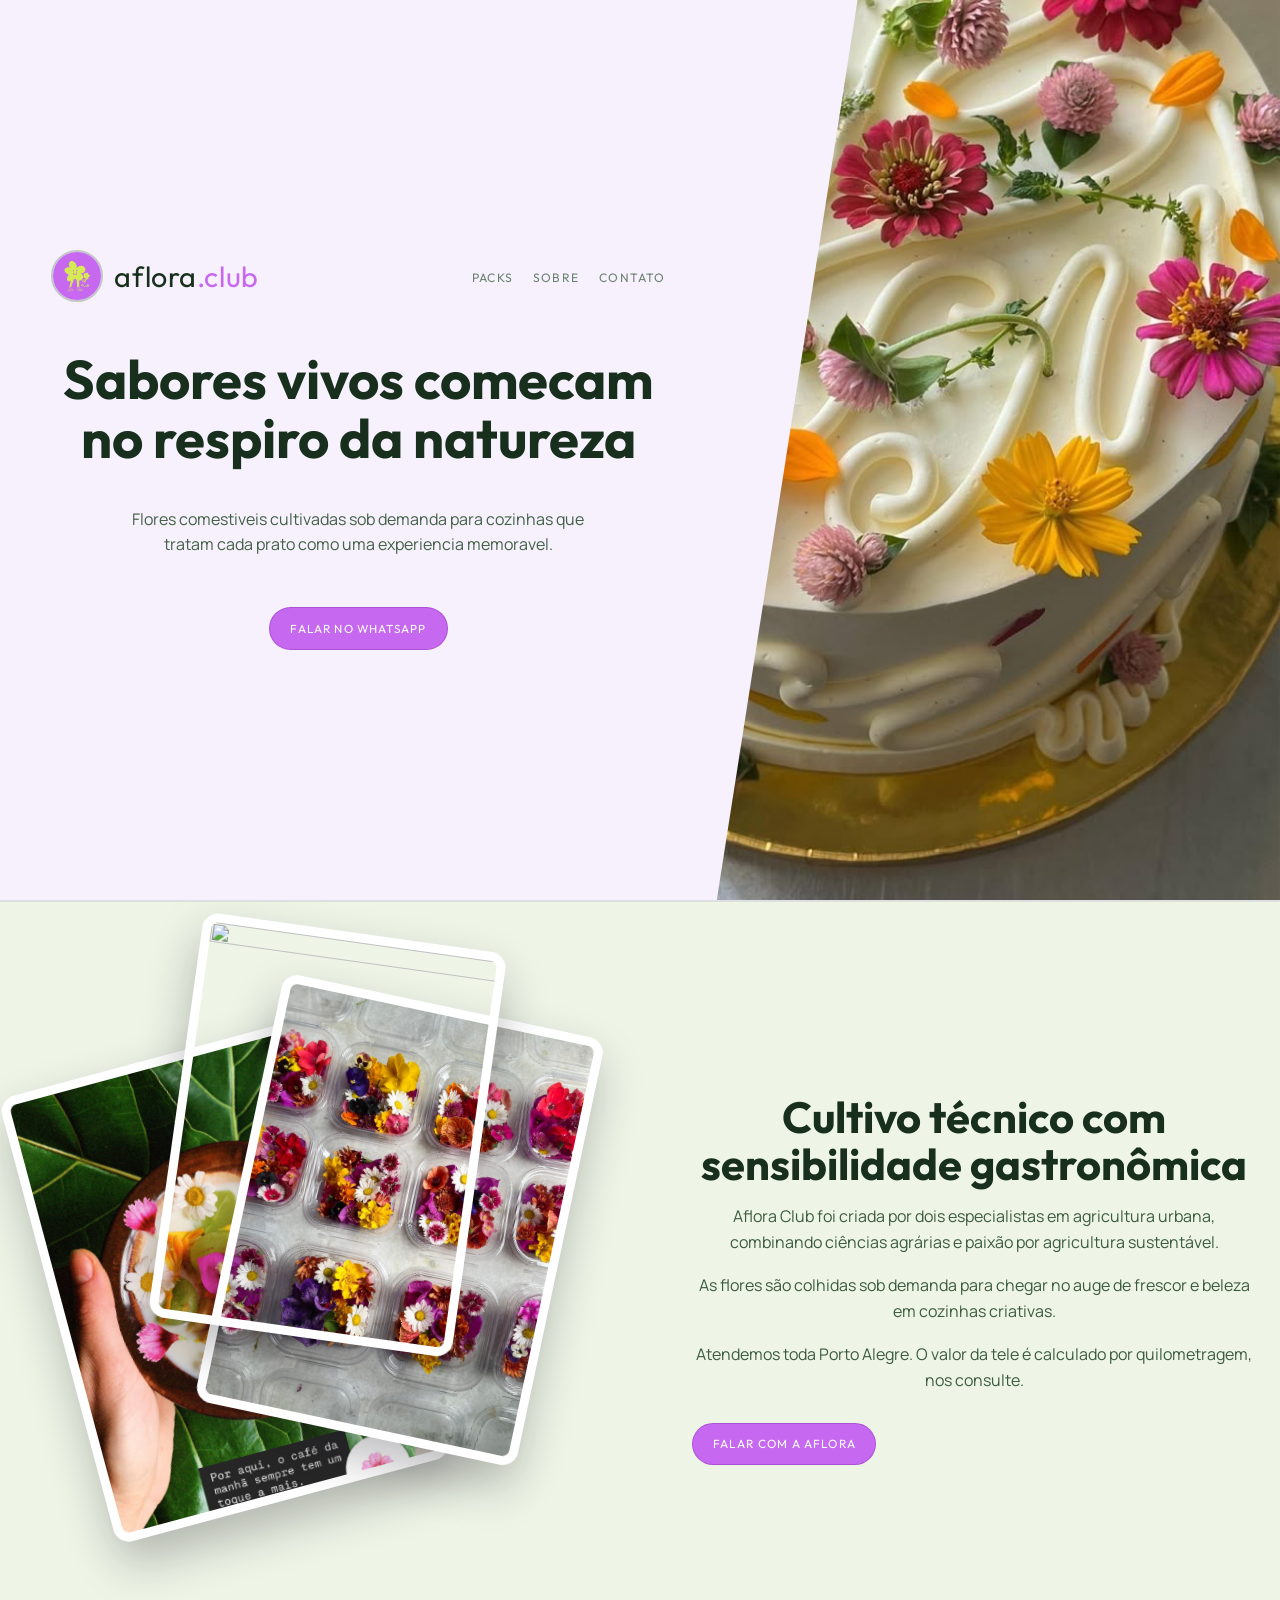
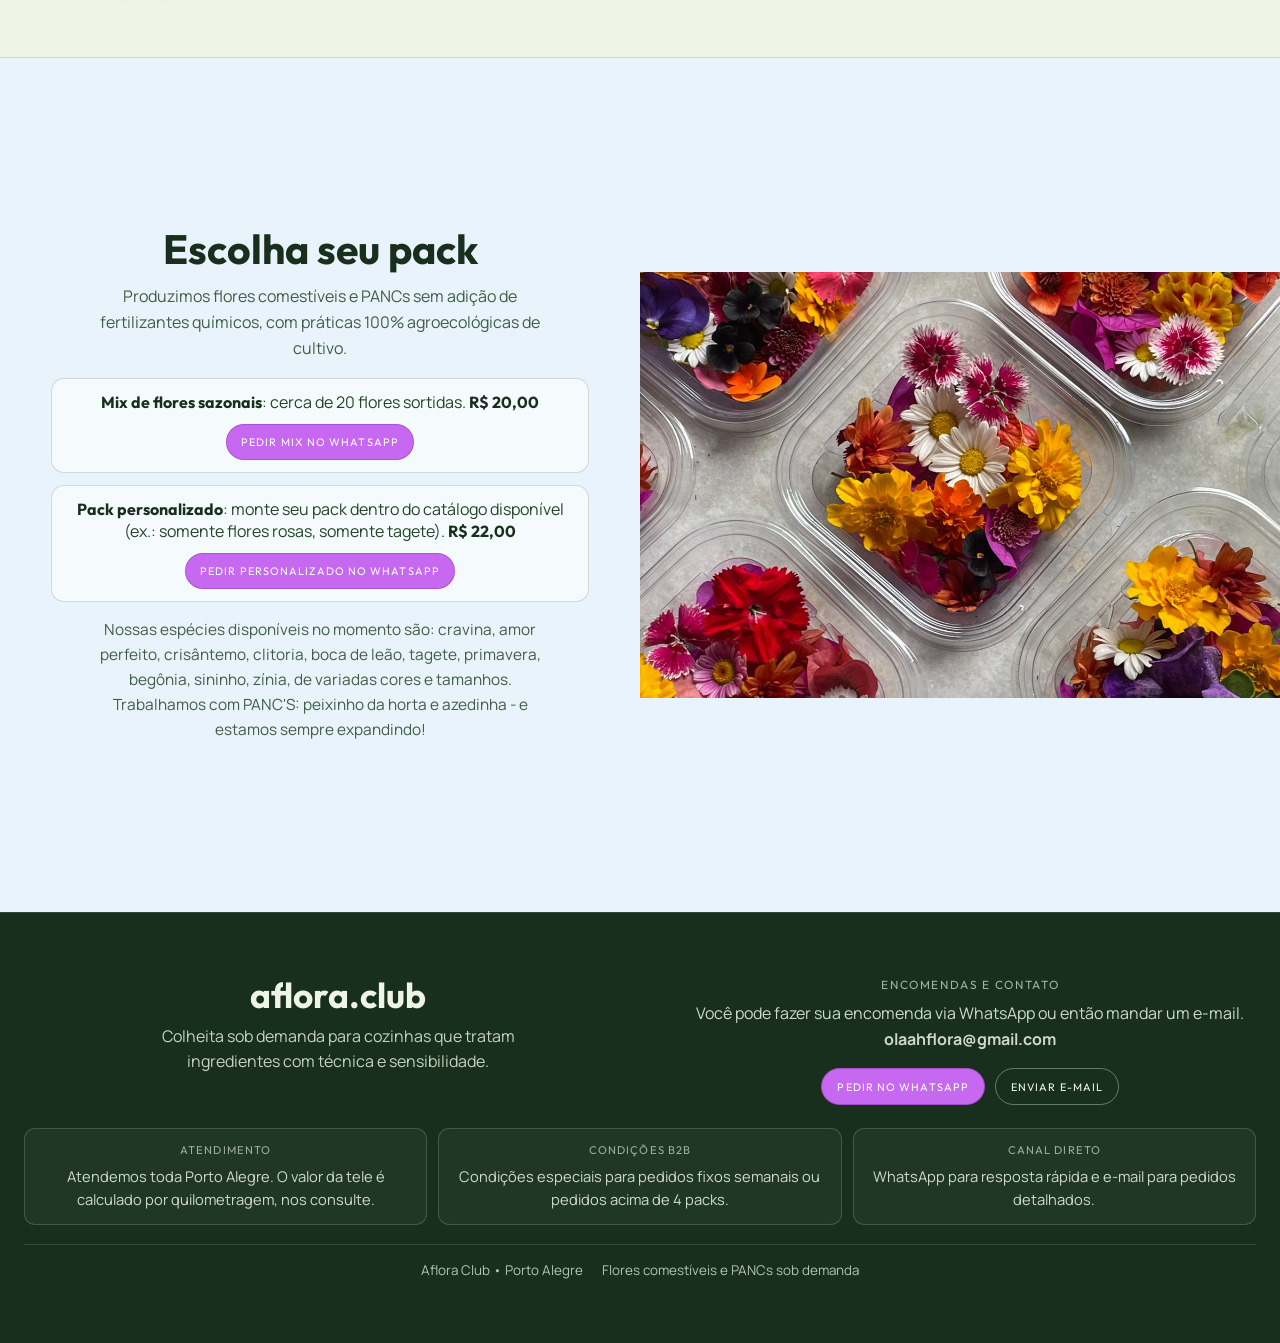
==== index-v11.html @ 07eb08bc "correções" ====
<!doctype html>
<html lang="pt-BR">
  <head>
    <meta charset="UTF-8" />
    <meta name="viewport" content="width=device-width, initial-scale=1.0" />
    <title>Aflora Club | V11</title>
    <meta name="description" content="Aflora Club: flores comestiveis para restaurantes, cafes e hoteis." />
    <link rel="stylesheet" href="design-tokens-aflora.css" />
    <link rel="preconnect" href="https://fonts.googleapis.com" />
    <link rel="preconnect" href="https://fonts.gstatic.com" crossorigin />
    <link href="https://fonts.googleapis.com/css2?family=Outfit:wght@300;400;500;600&family=Manrope:wght@400;500;600&display=swap" rel="stylesheet" />
    <style>
      * { box-sizing: border-box; margin: 0; padding: 0; }
      body { font-family: var(--font-body); background: #eef5e7; color: #234527; overflow-x: hidden; }
      a { color: inherit; text-decoration: none; }

      .hero-v11 { min-height: 100dvh; display: flex; flex-direction: column; background: #f6f1fc; border-bottom: 1px solid rgba(80, 56, 109, 0.12); }
      @media (min-width: 900px) { .hero-v11 { flex-direction: row; } }
      .hero-v11__content { width: 100%; min-height: 100dvh; padding: clamp(1.8rem, 4vw, 4rem); display: flex; flex-direction: column; justify-content: center; gap: 1rem; text-align: center; align-items: center; }
      @media (min-width: 900px) { .hero-v11__content { width: 56%; } }
      .hero-v11__top { display: flex; align-items: center; justify-content: space-between; margin-bottom: 2rem; width: 100%; }
      .hero-v11__brand { display: inline-flex; align-items: center; gap: 0.7rem; }
      .hero-v11__brand img { width: 52px; height: 52px; border-radius: 50%; object-fit: cover; border: 2px solid rgba(35, 69, 39, 0.24); }
      .hero-v11__brand-name { font-family: var(--font-display); font-size: 1.8rem; letter-spacing: 0.02em; color: #182f1d; text-transform: lowercase; }
      .hero-v11__brand-club { color: #c768f1; }
      .hero-v11__nav ul { list-style: none; display: flex; gap: 1.25rem; }
      .hero-v11__nav a { font-family: var(--font-display); text-transform: uppercase; font-size: 0.76rem; letter-spacing: 0.1em; color: rgba(35, 69, 39, 0.65); }

      .hero-v11__title { font-family: var(--font-display); font-size: clamp(2rem, 4.5vw, 3.4rem); line-height: 1.08; color: #182f1d; max-width: 18ch; text-align: center; }
      .hero-v11__lede { margin-top: 1.45rem; max-width: 46ch; line-height: 1.6; color: rgba(35, 69, 39, 0.85); text-align: center; }
      .hero-v11__actions { margin-top: 2.1rem; }
      .hero-v11__btn { display: inline-flex; align-items: center; justify-content: center; padding: 0.8rem 1.3rem; border-radius: 999px; background: #c768f1; color: #fff; border: 1px solid rgba(120, 40, 160, 0.35); font-family: var(--font-display); text-transform: uppercase; font-size: 0.73rem; letter-spacing: 0.1em; }

      .hero-v11__visual { width: 100%; min-height: min(52dvh, 420px); position: relative; overflow: hidden; animation: heroV11ClipOut 1.1s cubic-bezier(0.08, 0.82, 0.17, 1) forwards; }
      @media (min-width: 900px) { .hero-v11__visual { width: 44%; min-height: 100dvh; } }
      .hero-v11__carousel, .hero-v11__slide { position: absolute; inset: 0; }
      .hero-v11__slide { opacity: 0; transition: opacity 0.8s ease; }
      .hero-v11__slide.is-active { opacity: 1; }
      .hero-v11__slide img { width: 100%; height: 100%; object-fit: cover; }
      @keyframes heroV11ClipOut { from { clip-path: polygon(100% 0%, 100% 0%, 100% 100%, 100% 100%); } to { clip-path: polygon(25% 0%, 100% 0%, 100% 100%, 0% 100%); } }
      .hero-v11-reveal { opacity: 0; transform: translate3d(0, 16px, 0); animation: reveal 0.55s cubic-bezier(0.16, 1, 0.3, 1) forwards; }
      .delay-1 { animation-delay: 0.2s; } .delay-2 { animation-delay: 0.4s; } .delay-3 { animation-delay: 0.55s; }
      @keyframes reveal { to { opacity: 1; transform: none; } }
      @media (max-width: 899px) {
        .hero-v11__content {
          min-height: auto;
          padding: 1.4rem 1.2rem 1.8rem;
          gap: 1.25rem;
        }
        .hero-v11__top {
          flex-direction: column;
          justify-content: flex-start;
          gap: 1rem;
          margin-bottom: 1.5rem;
        }
        .hero-v11__nav ul {
          gap: 1rem;
          justify-content: center;
        }
        .hero-v11__title,
        .hero-v11__lede {
          text-align: center;
          margin-left: auto;
          margin-right: auto;
        }
        .hero-v11__actions {
          display: flex;
          justify-content: center;
          margin-top: 1.7rem;
        }
        .hero-v11__visual {
          min-height: min(34dvh, 300px);
          animation: none;
          clip-path: none;
        }
      }

      .about-section { background: #eef5e7; color: #234527; border-top: 1px solid rgba(35, 69, 39, 0.1); overflow: hidden; }
      .about-wrap { width: min(1320px, calc(100% - 3rem)); margin: 0 auto; padding: clamp(3.5rem, 8vw, 6rem) 0; display: grid; grid-template-columns: 1.05fr 1fr; gap: clamp(2rem, 6vw, 5rem); align-items: center; }
      @media (max-width: 980px) { .about-wrap { grid-template-columns: 1fr; } }
      .about-media { position: relative; min-height: clamp(360px, 44vw, 620px); }
      .about-photo { position: absolute; border-radius: 1rem; border: 9px solid #fff; box-shadow: 0 22px 45px rgba(25, 22, 31, 0.28); object-fit: cover; }
      .about-photo--one { width: clamp(200px, 28vw, 346px); aspect-ratio: 3 / 4; left: 6%; bottom: 4%; transform: rotate(-15deg) translate3d(0, var(--parallax-y, 0px), 0); }
      .about-photo--two { width: clamp(186px, 25vw, 306px); aspect-ratio: 3 / 4; left: 24%; top: -1%; z-index: 2; transform: rotate(8deg) translate3d(0, var(--parallax-y, 0px), 0); }
      .about-photo--three { width: clamp(191px, 27vw, 328px); aspect-ratio: 3 / 4; right: 12%; bottom: 6%; transform: rotate(12deg) translate3d(0, var(--parallax-y, 0px), 0); }
      .about-title { font-family: var(--font-display); font-size: clamp(1.8rem, 3.4vw, 3rem); line-height: 1.06; color: #182f1d; text-align: center; }
      .about-text { margin-top: 1rem; line-height: 1.66; color: rgba(35, 69, 39, 0.88); text-align: center; }
      .about-cta { margin: 1.8rem auto 0; display: inline-flex; padding: 0.78rem 1.2rem; border-radius: 999px; background: #c768f1; color: #fff; border: 1px solid rgba(120, 40, 160, 0.35); font-family: var(--font-display); text-transform: uppercase; font-size: 0.74rem; letter-spacing: 0.1em; }

      .packs-split { background: #e9f3fb; border-top: 1px solid rgba(50, 88, 122, 0.18); }
      .packs-split__grid { display: grid; grid-template-columns: 1fr 1fr; min-height: min(72vh, 640px); }
      @media (max-width: 980px) { .packs-split__grid { grid-template-columns: 1fr; } .packs-split__media { order: -1; min-height: min(26vw, 210px); height: auto; } }
      .packs-split__copy { padding: clamp(2.2rem, 5vw, 4.2rem) clamp(1.5rem, 4vw, 3.5rem); display: flex; flex-direction: column; justify-content: center; background: #e9f3fb; align-items: center; text-align: center; }
      .packs-split__title { font-family: var(--font-display); font-size: clamp(1.65rem, 3.2vw, 2.65rem); line-height: 1.08; color: #182f1d; text-align: center; }
      .packs-split__sub { margin-top: 0.8rem; color: rgba(35, 69, 39, 0.86); line-height: 1.62; max-width: 48ch; text-align: center; }
      .packs-split__price { margin-top: 1rem; font-family: var(--font-display); font-size: 1.35rem; color: #182f1d; }
      .packs-split__options { margin-top: 1rem; display: grid; gap: 0.75rem; width: 100%; }
      .packs-split__option { padding: 0.75rem 0.9rem; border: 1px solid rgba(35, 69, 39, 0.18); border-radius: 0.8rem; background: rgba(255, 255, 255, 0.55); text-align: center; }
      .packs-split__option strong { font-family: var(--font-display); color: #182f1d; }
      .packs-split__option .pack-card__cta { margin-top: 0.7rem; }
      .packs-split__species { margin-top: 1rem; color: rgba(35, 69, 39, 0.86); line-height: 1.62; max-width: 52ch; font-size: 0.96rem; text-align: center; }
      .pack-card__cta { margin-top: 0.9rem; display: inline-flex; align-items: center; justify-content: center; padding: 0.62rem 0.9rem; border-radius: 999px; border: 1px solid rgba(120, 40, 160, 0.35); background: #c768f1; color: #fff; text-transform: uppercase; font-family: var(--font-display); font-size: 0.68rem; letter-spacing: 0.1em; }
      .packs-split__media { position: relative; overflow: hidden; background: #dcecf8; align-self: center; height: 50%; min-height: min(36vh, 320px); }
      .packs-split__media img { width: 100%; height: 100%; object-fit: cover; display: block; }

      .site-footer { background: #182f1d; color: #eef5e7; border-top: 1px solid rgba(255, 255, 255, 0.12); }
      .footer-wrap { width: min(1320px, calc(100% - 3rem)); margin: 0 auto; padding: clamp(2.6rem, 6vw, 4rem) 0; }
      .footer-top { display: grid; grid-template-columns: 1.1fr 1fr; gap: 1.5rem 2rem; align-items: start; text-align: center; }
      .footer-brand { font-family: var(--font-display); font-size: clamp(1.55rem, 3vw, 2.2rem); line-height: 1.05; text-align: center; }
      .footer-tagline { margin: 0.65rem auto 0; color: rgba(238, 245, 231, 0.82); line-height: 1.6; max-width: 44ch; text-align: center; }
      .footer-contact__title { font-family: var(--font-display); font-size: 0.74rem; letter-spacing: 0.14em; text-transform: uppercase; color: rgba(238, 245, 231, 0.66); text-align: center; }
      .footer-contact__text { margin-top: 0.6rem; color: rgba(238, 245, 231, 0.86); line-height: 1.6; text-align: center; }
      .footer-actions { margin-top: 1rem; display: flex; flex-wrap: wrap; gap: 0.6rem; justify-content: center; }
      .footer-btn { display: inline-flex; align-items: center; justify-content: center; border: 1px solid rgba(255, 255, 255, 0.35); border-radius: 999px; padding: 0.66rem 0.95rem; font-family: var(--font-display); font-size: 0.68rem; letter-spacing: 0.1em; text-transform: uppercase; color: #eef5e7; }
      .footer-btn--primary { background: #c768f1; border-color: rgba(120, 40, 160, 0.45); color: #fff; }
      .footer-cards { margin-top: 1.4rem; display: grid; grid-template-columns: repeat(3, minmax(0, 1fr)); gap: 0.7rem; }
      .footer-card { border: 1px solid rgba(255, 255, 255, 0.16); background: rgba(255, 255, 255, 0.04); padding: 0.9rem; border-radius: 0.7rem; }
      .footer-card__label { font-family: var(--font-display); font-size: 0.7rem; letter-spacing: 0.1em; text-transform: uppercase; color: rgba(238, 245, 231, 0.62); text-align: center; }
      .footer-card__text { margin-top: 0.5rem; color: rgba(238, 245, 231, 0.86); line-height: 1.52; font-size: 0.92rem; text-align: center; }
      .footer-bottom { margin-top: 1.2rem; padding-top: 1rem; border-top: 1px solid rgba(255, 255, 255, 0.14); display: flex; justify-content: center; flex-wrap: wrap; gap: 0.5rem 1.2rem; color: rgba(238, 245, 231, 0.74); font-size: 0.84rem; text-align: center; }
      @media (max-width: 980px) { .footer-top { grid-template-columns: 1fr; } .footer-cards { grid-template-columns: 1fr; } }

      @media (prefers-reduced-motion: reduce) {
        .hero-v11__visual, .hero-v11-reveal { animation: none; }
        .hero-v11__slide { transition: none; }
        .about-photo--one, .about-photo--two, .about-photo--three { --parallax-y: 0px !important; }
      }
    </style>
  </head>
  <body>
    <section class="hero-v11">
      <div class="hero-v11__content">
        <div class="hero-v11__top hero-v11-reveal delay-1">
          <a class="hero-v11__brand" href="#" aria-label="aflora.club">
            <img src="images/logo.png" alt="Logo Aflora Club" />
            <span class="hero-v11__brand-name">aflora<span class="hero-v11__brand-club">.club</span></span>
          </a>
          <nav class="hero-v11__nav">
            <ul>
              <li><a href="#packs">Packs</a></li>
              <li><a href="#sobre">Sobre</a></li>
              <li><a href="#contato">Contato</a></li>
            </ul>
          </nav>
        </div>
        <h1 class="hero-v11__title hero-v11-reveal delay-2">Sabores vivos comecam no respiro da natureza</h1>
        <p class="hero-v11__lede hero-v11-reveal delay-3">Flores comestiveis cultivadas sob demanda para cozinhas que tratam cada prato como uma experiencia memoravel.</p>
        <div class="hero-v11__actions hero-v11-reveal delay-3">
          <a class="hero-v11__btn" href="https://wa.me/5551999999999" target="_blank" rel="noopener noreferrer">Falar no WhatsApp</a>
        </div>
      </div>
      <div class="hero-v11__visual" aria-label="Imagens em destaque">
        <div class="hero-v11__carousel">
          <div class="hero-v11__slide is-active"><img src="images/IMG_1902.JPG" alt="" /></div>
          <div class="hero-v11__slide"><img src="images/IMG_3764.JPG" alt="" loading="lazy" /></div>
          <div class="hero-v11__slide"><img src="images/d46895ec-c065-48d8-bbfb-e7603be9b8c2.jpg" alt="" loading="lazy" /></div>
        </div>
      </div>
    </section>

    <section class="about-section" id="sobre">
      <div class="about-wrap">
        <div class="about-media" aria-hidden="true">
          <img class="about-photo about-photo--one" src="images/4310562C-3BA9-4FB1-898F-8F01B6D6E369.jpg" alt="" loading="lazy" data-parallax="0.28" />
          <img class="about-photo about-photo--two" src="images/84BA5229-A515-4CAB-BAE3-8BA9A4F962D1_Original.JPG" alt="" loading="lazy" data-parallax="0.56" />
          <img class="about-photo about-photo--three" src="images/d46895ec-c065-48d8-bbfb-e7603be9b8c2.jpg" alt="" loading="lazy" data-parallax="0.82" />
        </div>
        <div>
          <h2 class="about-title">Cultivo técnico com sensibilidade gastronômica</h2>
          <p class="about-text">Aflora Club foi criada por dois especialistas em agricultura urbana, combinando ciências agrárias e paixão por agricultura sustentável.</p>
          <p class="about-text">As flores são colhidas sob demanda para chegar no auge de frescor e beleza em cozinhas criativas.</p>
          <p class="about-text">Atendemos toda Porto Alegre. O valor da tele é calculado por quilometragem, nos consulte.</p>
          <a class="about-cta" href="#contato">Falar com a Aflora</a>
        </div>
      </div>
    </section>

    <section class="packs-split" id="packs">
      <div class="packs-split__grid">
        <div class="packs-split__copy">
          <h2 class="packs-split__title">Escolha seu pack</h2>
          <p class="packs-split__sub">Produzimos flores comestíveis e PANCs sem adição de fertilizantes químicos, com práticas 100% agroecológicas de cultivo.</p>
          <div class="packs-split__options">
            <div class="packs-split__option">
              <p><strong>Mix de flores sazonais</strong>: cerca de 20 flores sortidas. <strong>R$ 20,00</strong></p>
              <a
                class="pack-card__cta"
                href="https://wa.me/5551999999999?text=Ol%C3%A1%21%20Tenho%20interesse%20no%20Mix%20de%20flores%20sazonais%20%28R%24%2020%2C00%29.%20Pode%20me%20passar%20disponibilidade%20e%20frete%3F"
                target="_blank"
                rel="noopener noreferrer"
              >Pedir Mix no WhatsApp</a>
            </div>
            <div class="packs-split__option">
              <p><strong>Pack personalizado</strong>: monte seu pack dentro do catálogo disponível (ex.: somente flores rosas, somente tagete). <strong>R$ 22,00</strong></p>
              <a
                class="pack-card__cta"
                href="https://wa.me/5551999999999?text=Ol%C3%A1%21%20Quero%20montar%20um%20Pack%20personalizado%20%28R%24%2022%2C00%29.%20Pode%20me%20ajudar%20com%20as%20esp%C3%A9cies%20dispon%C3%ADveis%3F"
                target="_blank"
                rel="noopener noreferrer"
              >Pedir Personalizado no WhatsApp</a>
            </div>
          </div>
          <p class="packs-split__species">Nossas espécies disponíveis no momento são: cravina, amor perfeito, crisântemo, clitoria, boca de leão, tagete, primavera, begônia, sininho, zínia, de variadas cores e tamanhos. Trabalhamos com PANC'S: peixinho da horta e azedinha - e estamos sempre expandindo!</p>
        </div>
        <div class="packs-split__media">
          <img src="images/7bcd7a21-1d4e-4213-ac83-ef181e9ee318.jpg" alt="Pack mix de flores sazonais Aflora Club" loading="lazy" />
        </div>
      </div>
    </section>

    <footer class="site-footer" id="contato">
      <div class="footer-wrap">
        <div class="footer-top">
          <div>
            <h2 class="footer-brand">aflora.club</h2>
            <p class="footer-tagline">Colheita sob demanda para cozinhas que tratam ingredientes com técnica e sensibilidade.</p>
          </div>
          <div class="footer-contact">
            <p class="footer-contact__title">Encomendas e contato</p>
            <p class="footer-contact__text">
              Você pode fazer sua encomenda via WhatsApp ou então mandar um e-mail.
              <br />
              <strong>olaahflora@gmail.com</strong>
            </p>
            <div class="footer-actions">
              <a class="footer-btn footer-btn--primary" href="https://wa.me/5551999999999?text=Ol%C3%A1%21%20Quero%20fazer%20uma%20encomenda%20com%20a%20Aflora%20Club." target="_blank" rel="noopener noreferrer">Pedir no WhatsApp</a>
              <a class="footer-btn" href="mailto:olaahflora@gmail.com">Enviar e-mail</a>
            </div>
          </div>
        </div>
        <div class="footer-cards">
          <article class="footer-card">
            <p class="footer-card__label">Atendimento</p>
            <p class="footer-card__text">Atendemos toda Porto Alegre. O valor da tele é calculado por quilometragem, nos consulte.</p>
          </article>
          <article class="footer-card">
            <p class="footer-card__label">Condições B2B</p>
            <p class="footer-card__text">Condições especiais para pedidos fixos semanais ou pedidos acima de 4 packs.</p>
          </article>
          <article class="footer-card">
            <p class="footer-card__label">Canal direto</p>
            <p class="footer-card__text">WhatsApp para resposta rápida e e-mail para pedidos detalhados.</p>
          </article>
        </div>
        <div class="footer-bottom">
          <p>Aflora Club • Porto Alegre</p>
          <p>Flores comestíveis e PANCs sob demanda</p>
        </div>
      </div>
    </footer>
    <script>
      (function () {
        var root = document.querySelector(".hero-v11__visual");
        if (!root) return;
        var slides = root.querySelectorAll(".hero-v11__slide");
        if (slides.length < 2) return;
        if (window.matchMedia("(prefers-reduced-motion: reduce)").matches) return;
        var i = 0;
        window.setInterval(function () {
          slides[i].classList.remove("is-active");
          i = (i + 1) % slides.length;
          slides[i].classList.add("is-active");
        }, 5000);
      })();

      (function () {
        var mq = window.matchMedia("(prefers-reduced-motion: reduce)");
        function allowed() { return !mq.matches && window.innerWidth >= 640; }
        function clamp(n, lo, hi) { return Math.max(lo, Math.min(hi, n)); }
        var about = document.querySelector(".about-section");
        var photos = about ? about.querySelectorAll(".about-photo[data-parallax]") : null;
        if (!about || !photos || !photos.length) return;
        var ticking = false;
        function tick() {
          ticking = false;
          if (!allowed()) {
            for (var i = 0; i < photos.length; i++) photos[i].style.setProperty("--parallax-y", "0px");
            return;
          }
          var vh = window.innerHeight;
          var rect = about.getBoundingClientRect();
          var denom = Math.max(vh + rect.height * 1.05, 1);
          var u = clamp((vh * 0.55 - rect.top) / denom, -1, 1);
          var base = u * 460;
          for (var j = 0; j < photos.length; j++) {
            var f = parseFloat(photos[j].getAttribute("data-parallax"));
            if (isNaN(f)) f = 0.35;
            photos[j].style.setProperty("--parallax-y", clamp(base * f, -190, 190) + "px");
          }
        }
        function requestTick() {
          if (!ticking) { ticking = true; requestAnimationFrame(tick); }
        }
        window.addEventListener("scroll", requestTick, { passive: true });
        window.addEventListener("resize", requestTick);
        if (mq.addEventListener) mq.addEventListener("change", requestTick);
        requestTick();
      })();
    </script>
  </body>
</html>
---- design-tokens-aflora.css ----
:root {
  /* Brand core */
  --aflora-lilas-600: #a66bea;
  --aflora-lilas-800: #6d35b3;
  --aflora-lima-500: #d7f05b;
  --aflora-pink-500: #f05fa8;
  --aflora-verde-500: #5c8f3a;

  /* Neutrals */
  --aflora-cream-50: #fffdf8;
  --aflora-cream-100: #f8f4eb;
  --aflora-gray-600: #6b6872;
  --aflora-ink-900: #19161f;
  --aflora-white: #ffffff;

  /* Semantic */
  --success-whatsapp: #25d366;
  --warning-harvest: #e6b94a;
  --error-stock: #c64a57;

  /* Typography */
  --font-display: "Outfit", "Segoe UI", sans-serif;
  --font-body: "Manrope", "Segoe UI", sans-serif;
  --fs-display: clamp(2.2rem, 4vw, 4.5rem);
  --fs-h1: clamp(1.8rem, 3vw, 3rem);
  --fs-h2: clamp(1.35rem, 2.2vw, 2.1rem);
  --fs-body: 1rem;
  --fs-small: 0.875rem;

  /* Spacing */
  --space-1: 4px;
  --space-2: 8px;
  --space-3: 12px;
  --space-4: 16px;
  --space-6: 24px;
  --space-8: 32px;
  --space-12: 48px;
  --space-16: 64px;

  /* Radius */
  --radius-sm: 10px;
  --radius-md: 16px;
  --radius-lg: 24px;
  --radius-pill: 999px;

  /* Elevation */
  --shadow-soft: 0 8px 24px rgba(25, 22, 31, 0.08);
  --shadow-float: 0 18px 40px rgba(109, 53, 179, 0.22);

  /* Gradients */
  --gradient-hero-aflora: linear-gradient(
    135deg,
    #6d35b3 0%,
    #a66bea 38%,
    #f05fa8 68%,
    #d7f05b 100%
  );
  --gradient-card-flora: linear-gradient(
    160deg,
    #fffdf8 0%,
    #f8f4eb 40%,
    #eaf7b8 100%
  );
  --gradient-overlay-photo: linear-gradient(
    180deg,
    rgba(25, 22, 31, 0.08) 0%,
    rgba(25, 22, 31, 0.58) 100%
  );

  /**
   * Hero index-v11: 10 variantes de fundo (somente texto claro / #eef5e7 como hoje).
   * Troca a ativa assim: numa linha só,
   *   --hero-v11-background: var(--hero-bg-08);
   */
  --hero-bg-01: linear-gradient(165deg, #152a18 0%, #1d3a1f 48%, #162f1a 100%);
  --hero-bg-02: linear-gradient(148deg, #12332c 0%, #174038 52%, #1a2f28 100%);
  --hero-bg-03: linear-gradient(172deg, #1c2718 0%, #263622 45%, #1e2a17 100%);
  --hero-bg-04: linear-gradient(158deg, #1a2420 0%, #27322c 55%, #1c2621 100%);
  --hero-bg-05: linear-gradient(138deg, #242018 0%, #2a2820 40%, #1e221c 100%);
  --hero-bg-06: radial-gradient(120% 100% at 12% 0%, #1e3224 0%, #152519 52%, #101c14 100%);
  --hero-bg-07: linear-gradient(168deg, #1a2628 0%, #253132 48%, #1a2226 100%);
  --hero-bg-08: linear-gradient(156deg, #18251c 8%, #324d38 50%, #152218 92%);
  --hero-bg-09: linear-gradient(165deg, #1f1f24 0%, #28242c 42%, #1a1e22 100%);
  --hero-bg-10: linear-gradient(
    160deg,
    #1e2f22 0%,
    rgba(92, 143, 58, 0.28) 45%,
    #162318 100%
  );

  --hero-v11-background: var(--hero-bg-08);

  /**
   * Secção Sobre (index-v11 #sobre): 10 variantes (texto creme atual).
   * Ativa via --about-section-background (troca NN em var(--about-bg-NN)).
   */
  --about-bg-01: linear-gradient(
    160deg,
    var(--aflora-lilas-800) 0%,
    var(--aflora-lilas-600) 55%,
    #9356d4 100%
  );
  --about-bg-02: linear-gradient(145deg, #483670 0%, #5f4888 46%, var(--aflora-lilas-600) 100%);
  --about-bg-03: linear-gradient(168deg, #0a565a 0%, #0d6f74 50%, #0a4f52 100%);
  --about-bg-04: linear-gradient(152deg, #39542e 0%, #486c3a 50%, var(--aflora-verde-500) 100%);
  --about-bg-05: linear-gradient(155deg, #5c3f56 0%, #755462 52%, #4d3f51 100%);
  --about-bg-06: linear-gradient(170deg, #2a3a52 0%, #3a5470 48%, #253344 100%);
  --about-bg-07: radial-gradient(115% 120% at 88% -5%, #6f4f68 0%, #4f3f58 52%, #352839 100%);
  --about-bg-08: linear-gradient(158deg, #493d72 0%, #624090 52%, var(--aflora-lilas-800) 100%);
  --about-bg-09: linear-gradient(162deg, #1a5a54 0%, #238074 52%, #185550 100%);
  --about-bg-10: linear-gradient(148deg, #39324c 0%, #483c62 52%, var(--aflora-lilas-800) 100%);

  --about-section-background: #ffffff;

  /**
   * Secção 3 (packs-split): fundo fixo claro (index-v11).
   */
  --packs3-bg-01: #0a5c61;
  --packs3-bg-02: #0d6f74;
  --packs3-bg-03: #0f5558;
  --packs3-bg-04: #13524c;
  --packs3-bg-05: #1e403c;
  --packs3-bg-06: #11696d;
  --packs3-bg-07: #184238;
  --packs3-bg-08: #2b6b60;
  --packs3-media-bg: #eef5e7;

  --packs3-section-background: #eef5e7;
  --packs3-copy-background: #eef5e7;
}
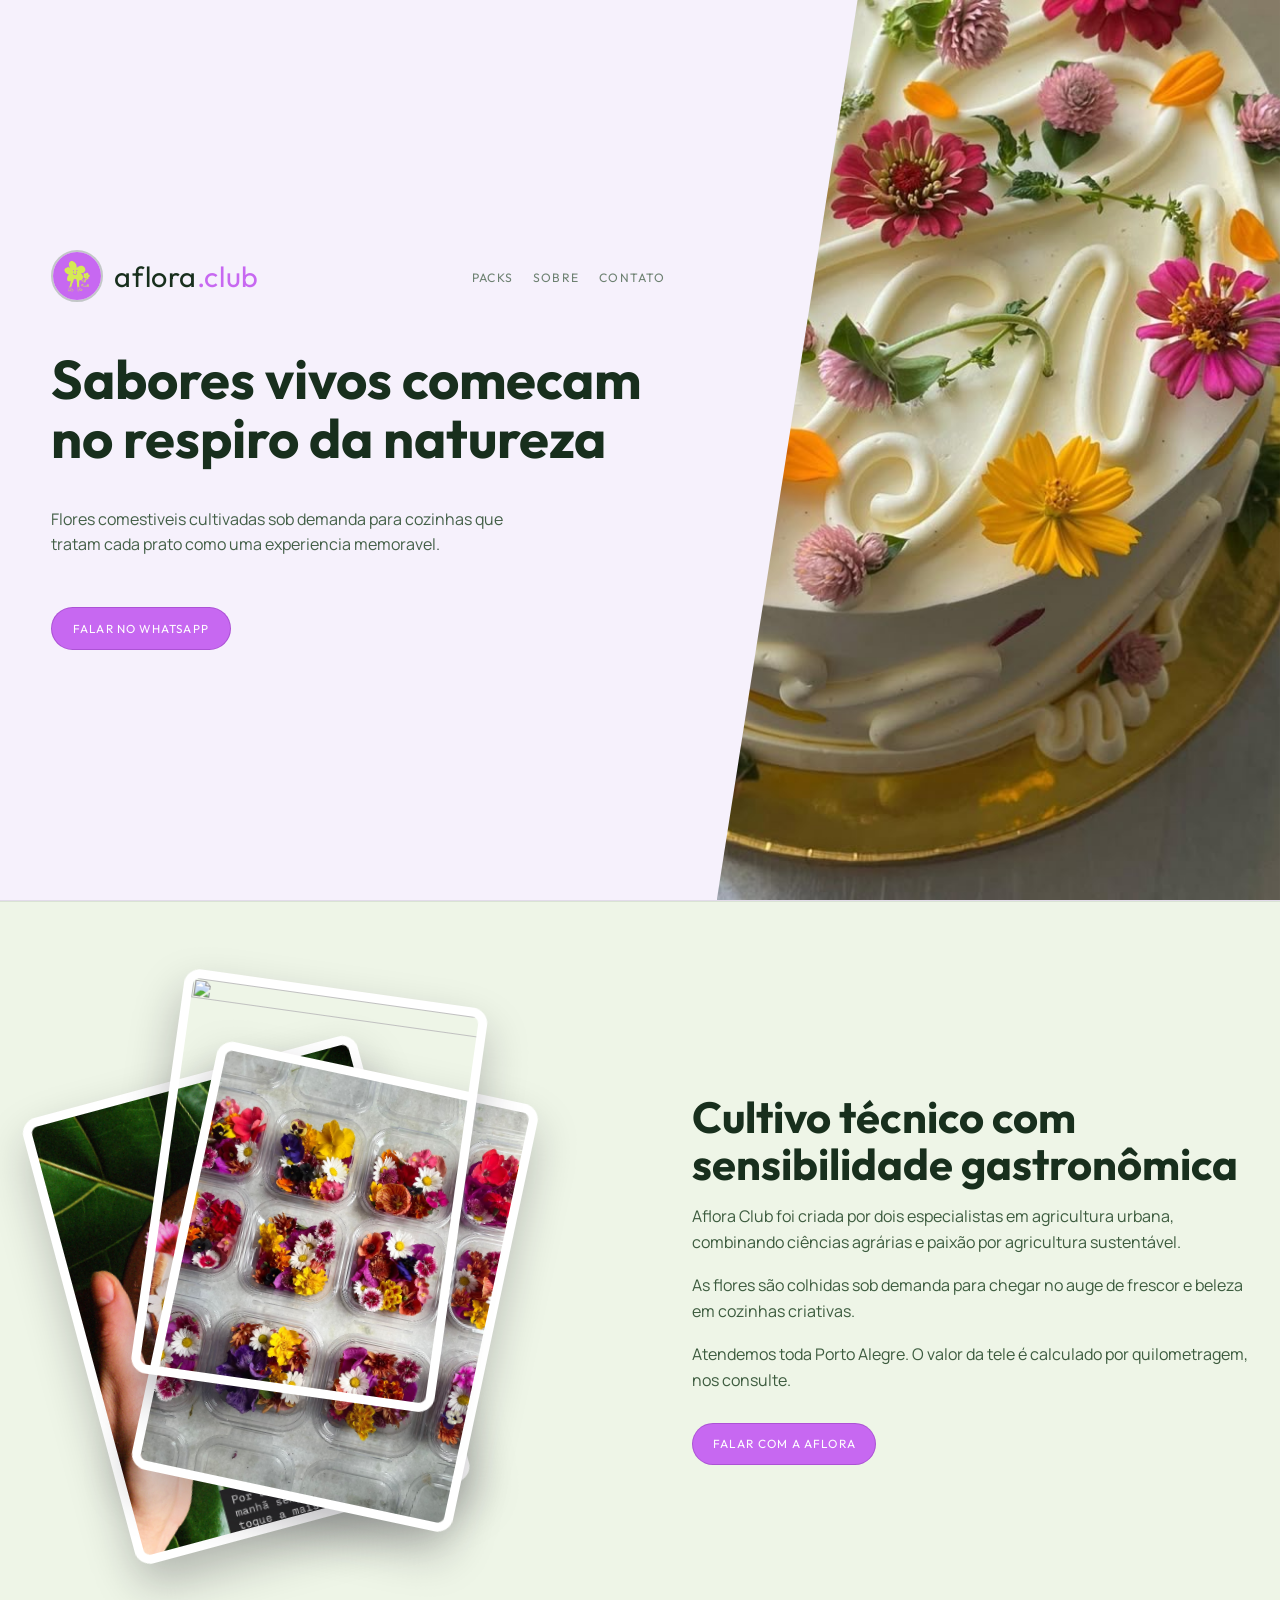
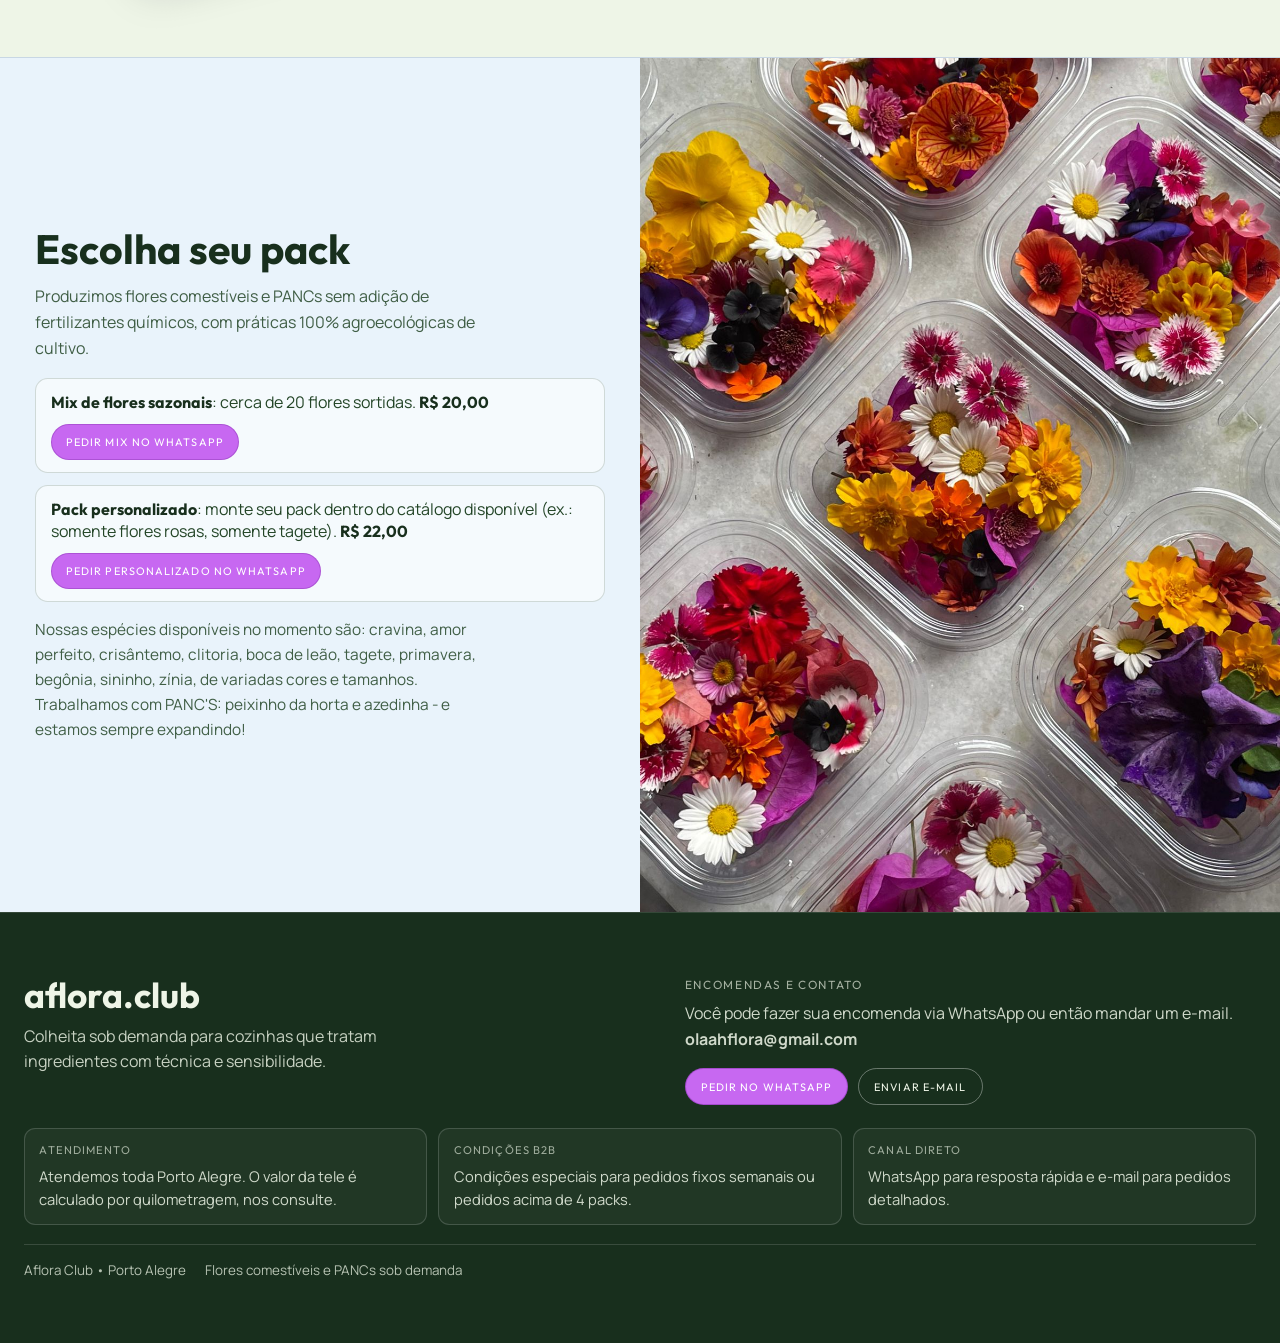
==== commit 671c7a79: "correções" ====
--- a/index-v11.html
+++ b/index-v11.html
@@ -80,17 +80,17 @@
       @media (max-width: 980px) { .about-wrap { grid-template-columns: 1fr; } }
       .about-media { position: relative; min-height: clamp(360px, 44vw, 620px); }
       .about-photo { position: absolute; border-radius: 1rem; border: 9px solid #fff; box-shadow: 0 22px 45px rgba(25, 22, 31, 0.28); object-fit: cover; }
-      .about-photo--one { width: clamp(200px, 28vw, 346px); aspect-ratio: 3 / 4; left: 6%; bottom: 4%; transform: rotate(-15deg) translate3d(0, var(--parallax-y, 0px), 0); }
-      .about-photo--two { width: clamp(186px, 25vw, 306px); aspect-ratio: 3 / 4; left: 24%; top: -1%; z-index: 2; transform: rotate(8deg) translate3d(0, var(--parallax-y, 0px), 0); }
-      .about-photo--three { width: clamp(191px, 27vw, 328px); aspect-ratio: 3 / 4; right: 12%; bottom: 6%; transform: rotate(12deg) translate3d(0, var(--parallax-y, 0px), 0); }
+      .about-photo--one { width: clamp(200px, 28vw, 346px); aspect-ratio: 3 / 4; left: 6%; bottom: 4%; transform: rotate(-15deg) translate3d(var(--parallax-x, 0px), var(--parallax-y, 0px), 0); }
+      .about-photo--two { width: clamp(186px, 25vw, 306px); aspect-ratio: 3 / 4; left: 24%; top: -1%; z-index: 2; transform: rotate(8deg) translate3d(var(--parallax-x, 0px), var(--parallax-y, 0px), 0); }
+      .about-photo--three { width: clamp(191px, 27vw, 328px); aspect-ratio: 3 / 4; right: 12%; bottom: 6%; transform: rotate(12deg) translate3d(var(--parallax-x, 0px), var(--parallax-y, 0px), 0); }
       .about-title { font-family: var(--font-display); font-size: clamp(1.8rem, 3.4vw, 3rem); line-height: 1.06; color: #182f1d; text-align: center; }
       .about-text { margin-top: 1rem; line-height: 1.66; color: rgba(35, 69, 39, 0.88); text-align: center; }
-      .about-cta { margin: 1.8rem auto 0; display: inline-flex; padding: 0.78rem 1.2rem; border-radius: 999px; background: #c768f1; color: #fff; border: 1px solid rgba(120, 40, 160, 0.35); font-family: var(--font-display); text-transform: uppercase; font-size: 0.74rem; letter-spacing: 0.1em; }
+      .about-cta { margin: 1.8rem auto 0; display: flex; width: fit-content; padding: 0.78rem 1.2rem; border-radius: 999px; background: #c768f1; color: #fff; border: 1px solid rgba(120, 40, 160, 0.35); font-family: var(--font-display); text-transform: uppercase; font-size: 0.74rem; letter-spacing: 0.1em; }
 
       .packs-split { background: #e9f3fb; border-top: 1px solid rgba(50, 88, 122, 0.18); }
-      .packs-split__grid { display: grid; grid-template-columns: 1fr 1fr; min-height: min(72vh, 640px); }
-      @media (max-width: 980px) { .packs-split__grid { grid-template-columns: 1fr; } .packs-split__media { order: -1; min-height: min(26vw, 210px); height: auto; } }
-      .packs-split__copy { padding: clamp(2.2rem, 5vw, 4.2rem) clamp(1.5rem, 4vw, 3.5rem); display: flex; flex-direction: column; justify-content: center; background: #e9f3fb; align-items: center; text-align: center; }
+      .packs-split__grid { display: grid; grid-template-columns: 1fr 1fr; min-height: min(56vh, 520px); }
+      @media (max-width: 980px) { .packs-split__grid { grid-template-columns: 1fr; min-height: auto; } .packs-split__media { order: -1; min-height: 170px; height: auto; } }
+      .packs-split__copy { padding: clamp(1.4rem, 3vw, 2.4rem) clamp(1.2rem, 3vw, 2.2rem); display: flex; flex-direction: column; justify-content: center; background: #e9f3fb; align-items: center; text-align: center; }
       .packs-split__title { font-family: var(--font-display); font-size: clamp(1.65rem, 3.2vw, 2.65rem); line-height: 1.08; color: #182f1d; text-align: center; }
       .packs-split__sub { margin-top: 0.8rem; color: rgba(35, 69, 39, 0.86); line-height: 1.62; max-width: 48ch; text-align: center; }
       .packs-split__price { margin-top: 1rem; font-family: var(--font-display); font-size: 1.35rem; color: #182f1d; }
@@ -100,7 +100,7 @@
       .packs-split__option .pack-card__cta { margin-top: 0.7rem; }
       .packs-split__species { margin-top: 1rem; color: rgba(35, 69, 39, 0.86); line-height: 1.62; max-width: 52ch; font-size: 0.96rem; text-align: center; }
       .pack-card__cta { margin-top: 0.9rem; display: inline-flex; align-items: center; justify-content: center; padding: 0.62rem 0.9rem; border-radius: 999px; border: 1px solid rgba(120, 40, 160, 0.35); background: #c768f1; color: #fff; text-transform: uppercase; font-family: var(--font-display); font-size: 0.68rem; letter-spacing: 0.1em; }
-      .packs-split__media { position: relative; overflow: hidden; background: #dcecf8; align-self: center; height: 50%; min-height: min(36vh, 320px); }
+      .packs-split__media { position: relative; overflow: hidden; background: #dcecf8; align-self: stretch; min-height: 100%; height: auto; }
       .packs-split__media img { width: 100%; height: 100%; object-fit: cover; display: block; }
 
       .site-footer { background: #182f1d; color: #eef5e7; border-top: 1px solid rgba(255, 255, 255, 0.12); }
@@ -119,11 +119,36 @@
       .footer-card__text { margin-top: 0.5rem; color: rgba(238, 245, 231, 0.86); line-height: 1.52; font-size: 0.92rem; text-align: center; }
       .footer-bottom { margin-top: 1.2rem; padding-top: 1rem; border-top: 1px solid rgba(255, 255, 255, 0.14); display: flex; justify-content: center; flex-wrap: wrap; gap: 0.5rem 1.2rem; color: rgba(238, 245, 231, 0.74); font-size: 0.84rem; text-align: center; }
       @media (max-width: 980px) { .footer-top { grid-template-columns: 1fr; } .footer-cards { grid-template-columns: 1fr; } }
+      @media (min-width: 900px) {
+        .hero-v11__content { text-align: left; align-items: flex-start; }
+        .hero-v11__title,
+        .hero-v11__lede { text-align: left; }
+        .hero-v11__actions { justify-content: flex-start; }
+        .about-title,
+        .about-text { text-align: left; }
+        .about-cta { margin-left: 0; margin-right: 0; }
+        .packs-split__copy { align-items: flex-start; text-align: left; }
+        .packs-split__title,
+        .packs-split__sub,
+        .packs-split__species,
+        .packs-split__option { text-align: left; }
+        .footer-top,
+        .footer-brand,
+        .footer-tagline,
+        .footer-contact__title,
+        .footer-contact__text,
+        .footer-card__label,
+        .footer-card__text,
+        .footer-bottom { text-align: left; }
+        .footer-tagline { margin-left: 0; margin-right: 0; }
+        .footer-actions,
+        .footer-bottom { justify-content: flex-start; }
+      }
 
       @media (prefers-reduced-motion: reduce) {
         .hero-v11__visual, .hero-v11-reveal { animation: none; }
         .hero-v11__slide { transition: none; }
-        .about-photo--one, .about-photo--two, .about-photo--three { --parallax-y: 0px !important; }
+        .about-photo--one, .about-photo--two, .about-photo--three { --parallax-x: 0px !important; --parallax-y: 0px !important; }
       }
     </style>
   </head>
@@ -274,18 +299,28 @@
         function tick() {
           ticking = false;
           if (!allowed()) {
-            for (var i = 0; i < photos.length; i++) photos[i].style.setProperty("--parallax-y", "0px");
+            for (var i = 0; i < photos.length; i++) {
+              photos[i].style.setProperty("--parallax-x", "0px");
+              photos[i].style.setProperty("--parallax-y", "0px");
+            }
             return;
           }
           var vh = window.innerHeight;
           var rect = about.getBoundingClientRect();
           var denom = Math.max(vh + rect.height * 1.05, 1);
           var u = clamp((vh * 0.55 - rect.top) / denom, -1, 1);
-          var base = u * 460;
+          var baseX = u * 220;
+          var baseY = u * 85;
           for (var j = 0; j < photos.length; j++) {
             var f = parseFloat(photos[j].getAttribute("data-parallax"));
             if (isNaN(f)) f = 0.35;
-            photos[j].style.setProperty("--parallax-y", clamp(base * f, -190, 190) + "px");
+            var dir = 0.35;
+            if (photos[j].classList.contains("about-photo--one")) dir = -1;
+            if (photos[j].classList.contains("about-photo--three")) dir = 1.15;
+            var moveX = clamp(baseX * f * dir, -170, 170);
+            var moveY = clamp(baseY * f * (dir === 0.35 ? 0.35 : 0.7), -55, 55);
+            photos[j].style.setProperty("--parallax-x", moveX + "px");
+            photos[j].style.setProperty("--parallax-y", moveY + "px");
           }
         }
         function requestTick() {
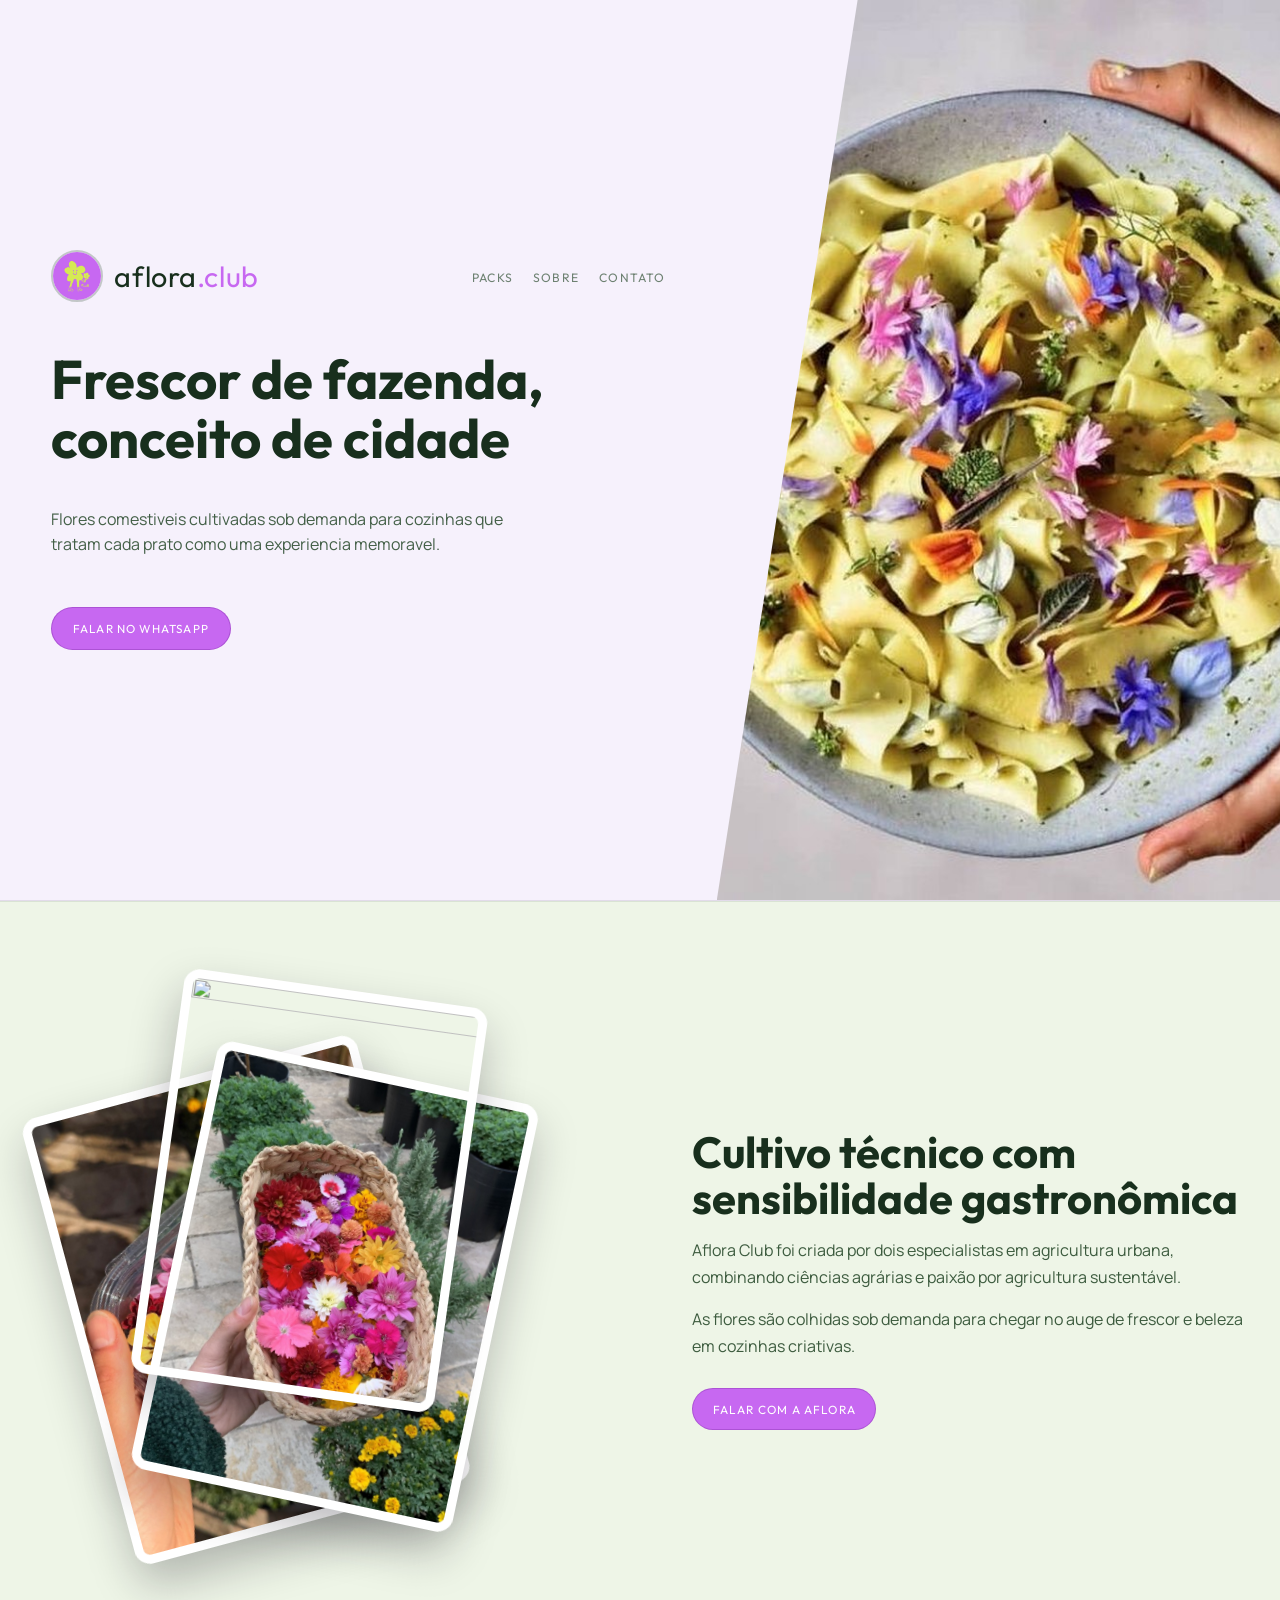
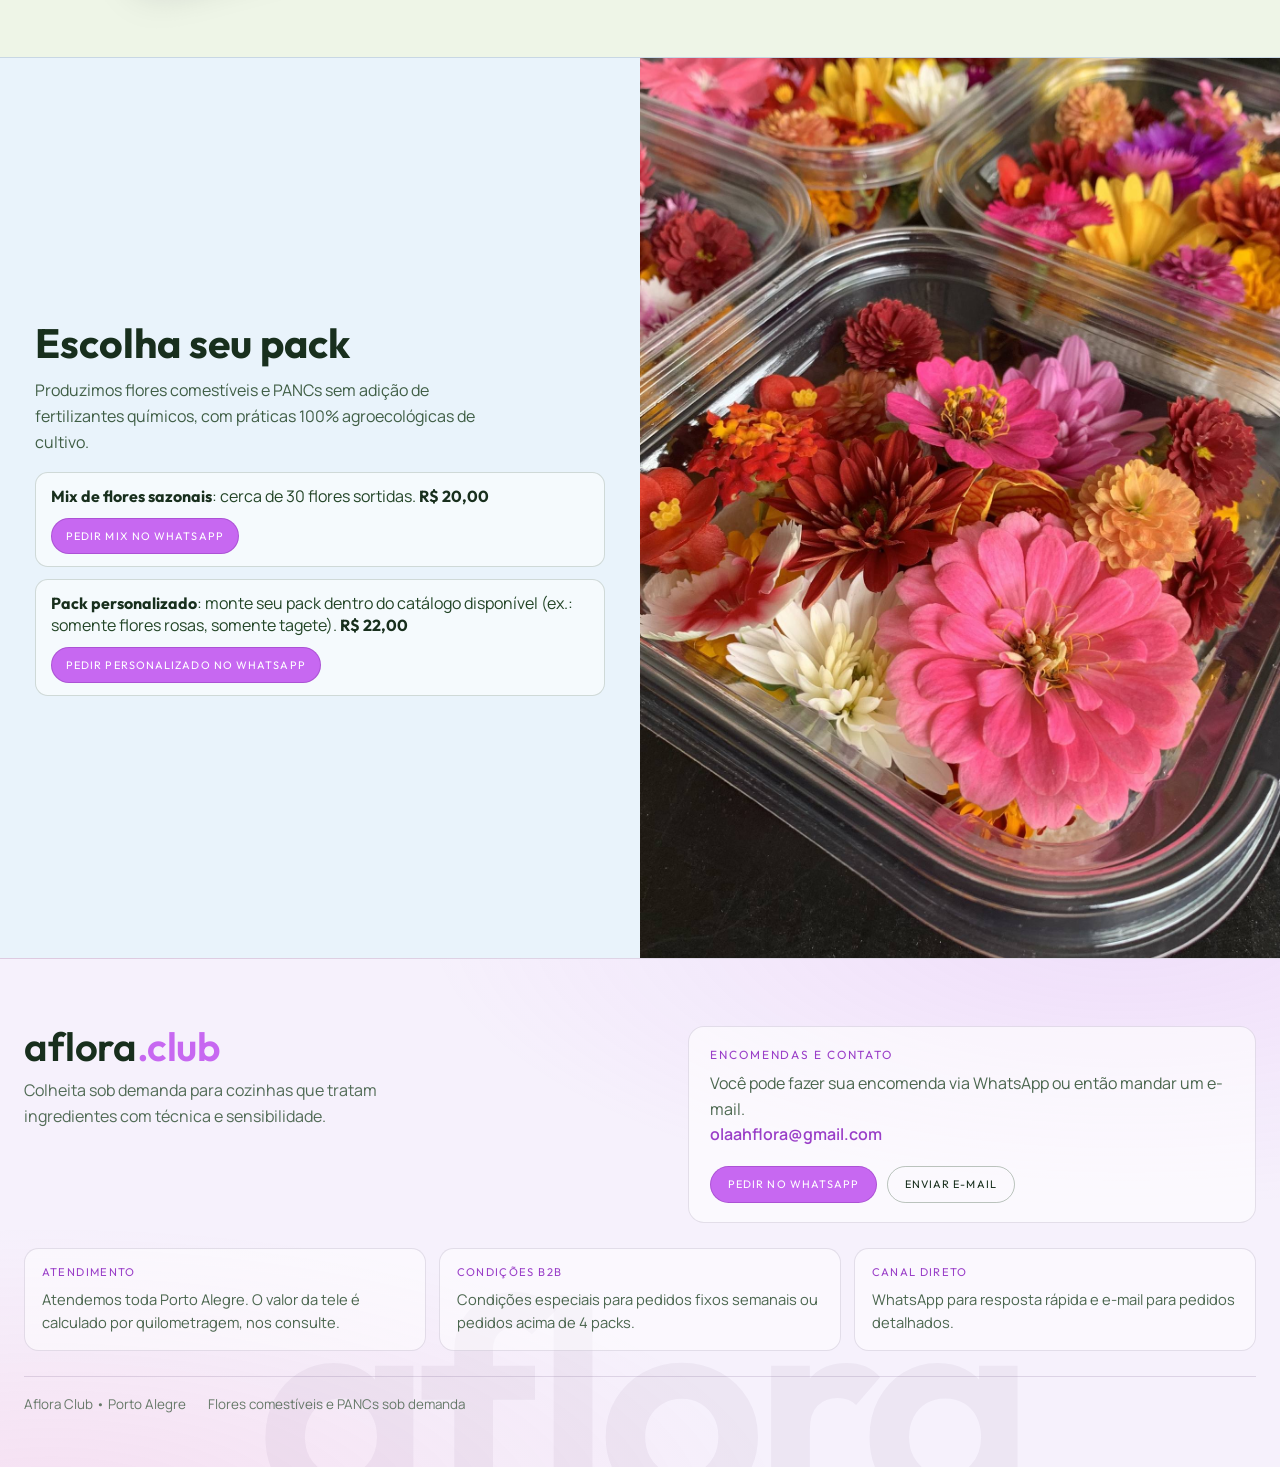
==== commit 7aabaf93: "redesign do rodape, hero com novas fotos quadradas e ajustes na secao de packs Co-Authored-By: Claud" ====
--- a/index-v11.html
+++ b/index-v11.html
@@ -17,7 +17,7 @@
       .hero-v11 { min-height: 100dvh; display: flex; flex-direction: column; background: #f6f1fc; border-bottom: 1px solid rgba(80, 56, 109, 0.12); }
       @media (min-width: 900px) { .hero-v11 { flex-direction: row; } }
       .hero-v11__content { width: 100%; min-height: 100dvh; padding: clamp(1.8rem, 4vw, 4rem); display: flex; flex-direction: column; justify-content: center; gap: 1rem; text-align: center; align-items: center; }
-      @media (min-width: 900px) { .hero-v11__content { width: 56%; } }
+      @media (min-width: 900px) { .hero-v11__content { flex: 1; } }
       .hero-v11__top { display: flex; align-items: center; justify-content: space-between; margin-bottom: 2rem; width: 100%; }
       .hero-v11__brand { display: inline-flex; align-items: center; gap: 0.7rem; }
       .hero-v11__brand img { width: 52px; height: 52px; border-radius: 50%; object-fit: cover; border: 2px solid rgba(35, 69, 39, 0.24); }
@@ -32,11 +32,13 @@
       .hero-v11__btn { display: inline-flex; align-items: center; justify-content: center; padding: 0.8rem 1.3rem; border-radius: 999px; background: #c768f1; color: #fff; border: 1px solid rgba(120, 40, 160, 0.35); font-family: var(--font-display); text-transform: uppercase; font-size: 0.73rem; letter-spacing: 0.1em; }
 
       .hero-v11__visual { width: 100%; min-height: min(52dvh, 420px); position: relative; overflow: hidden; animation: heroV11ClipOut 1.1s cubic-bezier(0.08, 0.82, 0.17, 1) forwards; }
-      @media (min-width: 900px) { .hero-v11__visual { width: 44%; min-height: 100dvh; } }
+      @media (min-width: 900px) { .hero-v11__visual { width: 44%; max-width: 736px; flex-shrink: 0; min-height: 100dvh; } }
       .hero-v11__carousel, .hero-v11__slide { position: absolute; inset: 0; }
       .hero-v11__slide { opacity: 0; transition: opacity 0.8s ease; }
       .hero-v11__slide.is-active { opacity: 1; }
       .hero-v11__slide img { width: 100%; height: 100%; object-fit: cover; }
+      .hero-v11__slide.is-fit::before { content: ""; position: absolute; inset: 0; z-index: 0; background: url("images/novas/cody-sq.jpg") center / cover no-repeat; filter: blur(34px) saturate(1.05); transform: scale(1.18); opacity: 0.5; }
+      .hero-v11__slide.is-fit img { position: relative; z-index: 1; object-fit: contain; transform: scale(1.04); }
       @keyframes heroV11ClipOut { from { clip-path: polygon(100% 0%, 100% 0%, 100% 100%, 100% 100%); } to { clip-path: polygon(25% 0%, 100% 0%, 100% 100%, 0% 100%); } }
       .hero-v11-reveal { opacity: 0; transform: translate3d(0, 16px, 0); animation: reveal 0.55s cubic-bezier(0.16, 1, 0.3, 1) forwards; }
       .delay-1 { animation-delay: 0.2s; } .delay-2 { animation-delay: 0.4s; } .delay-3 { animation-delay: 0.55s; }
@@ -88,8 +90,8 @@
       .about-cta { margin: 1.8rem auto 0; display: flex; width: fit-content; padding: 0.78rem 1.2rem; border-radius: 999px; background: #c768f1; color: #fff; border: 1px solid rgba(120, 40, 160, 0.35); font-family: var(--font-display); text-transform: uppercase; font-size: 0.74rem; letter-spacing: 0.1em; }
 
       .packs-split { background: #e9f3fb; border-top: 1px solid rgba(50, 88, 122, 0.18); }
-      .packs-split__grid { display: grid; grid-template-columns: 1fr 1fr; min-height: min(56vh, 520px); }
-      @media (max-width: 980px) { .packs-split__grid { grid-template-columns: 1fr; min-height: auto; } .packs-split__media { order: -1; min-height: 170px; height: auto; } }
+      .packs-split__grid { display: grid; grid-template-columns: 1fr 1fr; height: 100dvh; }
+      @media (max-width: 980px) { .packs-split__grid { grid-template-columns: 1fr; height: auto; } .packs-split__media { order: -1; min-height: 170px; height: auto; } }
       .packs-split__copy { padding: clamp(1.4rem, 3vw, 2.4rem) clamp(1.2rem, 3vw, 2.2rem); display: flex; flex-direction: column; justify-content: center; background: #e9f3fb; align-items: center; text-align: center; }
       .packs-split__title { font-family: var(--font-display); font-size: clamp(1.65rem, 3.2vw, 2.65rem); line-height: 1.08; color: #182f1d; text-align: center; }
       .packs-split__sub { margin-top: 0.8rem; color: rgba(35, 69, 39, 0.86); line-height: 1.62; max-width: 48ch; text-align: center; }
@@ -101,23 +103,54 @@
       .packs-split__species { margin-top: 1rem; color: rgba(35, 69, 39, 0.86); line-height: 1.62; max-width: 52ch; font-size: 0.96rem; text-align: center; }
       .pack-card__cta { margin-top: 0.9rem; display: inline-flex; align-items: center; justify-content: center; padding: 0.62rem 0.9rem; border-radius: 999px; border: 1px solid rgba(120, 40, 160, 0.35); background: #c768f1; color: #fff; text-transform: uppercase; font-family: var(--font-display); font-size: 0.68rem; letter-spacing: 0.1em; }
       .packs-split__media { position: relative; overflow: hidden; background: #dcecf8; align-self: stretch; min-height: 100%; height: auto; }
-      .packs-split__media img { width: 100%; height: 100%; object-fit: cover; display: block; }
-
-      .site-footer { background: #182f1d; color: #eef5e7; border-top: 1px solid rgba(255, 255, 255, 0.12); }
-      .footer-wrap { width: min(1320px, calc(100% - 3rem)); margin: 0 auto; padding: clamp(2.6rem, 6vw, 4rem) 0; }
-      .footer-top { display: grid; grid-template-columns: 1.1fr 1fr; gap: 1.5rem 2rem; align-items: start; text-align: center; }
-      .footer-brand { font-family: var(--font-display); font-size: clamp(1.55rem, 3vw, 2.2rem); line-height: 1.05; text-align: center; }
-      .footer-tagline { margin: 0.65rem auto 0; color: rgba(238, 245, 231, 0.82); line-height: 1.6; max-width: 44ch; text-align: center; }
-      .footer-contact__title { font-family: var(--font-display); font-size: 0.74rem; letter-spacing: 0.14em; text-transform: uppercase; color: rgba(238, 245, 231, 0.66); text-align: center; }
-      .footer-contact__text { margin-top: 0.6rem; color: rgba(238, 245, 231, 0.86); line-height: 1.6; text-align: center; }
-      .footer-actions { margin-top: 1rem; display: flex; flex-wrap: wrap; gap: 0.6rem; justify-content: center; }
-      .footer-btn { display: inline-flex; align-items: center; justify-content: center; border: 1px solid rgba(255, 255, 255, 0.35); border-radius: 999px; padding: 0.66rem 0.95rem; font-family: var(--font-display); font-size: 0.68rem; letter-spacing: 0.1em; text-transform: uppercase; color: #eef5e7; }
-      .footer-btn--primary { background: #c768f1; border-color: rgba(120, 40, 160, 0.45); color: #fff; }
-      .footer-cards { margin-top: 1.4rem; display: grid; grid-template-columns: repeat(3, minmax(0, 1fr)); gap: 0.7rem; }
-      .footer-card { border: 1px solid rgba(255, 255, 255, 0.16); background: rgba(255, 255, 255, 0.04); padding: 0.9rem; border-radius: 0.7rem; }
-      .footer-card__label { font-family: var(--font-display); font-size: 0.7rem; letter-spacing: 0.1em; text-transform: uppercase; color: rgba(238, 245, 231, 0.62); text-align: center; }
-      .footer-card__text { margin-top: 0.5rem; color: rgba(238, 245, 231, 0.86); line-height: 1.52; font-size: 0.92rem; text-align: center; }
-      .footer-bottom { margin-top: 1.2rem; padding-top: 1rem; border-top: 1px solid rgba(255, 255, 255, 0.14); display: flex; justify-content: center; flex-wrap: wrap; gap: 0.5rem 1.2rem; color: rgba(238, 245, 231, 0.74); font-size: 0.84rem; text-align: center; }
+      .packs-split__media img { width: 100%; height: 100%; object-fit: cover; object-position: center 65%; display: block; }
+
+      .site-footer {
+        position: relative;
+        overflow: hidden;
+        background:
+          radial-gradient(125% 130% at 88% -8%, rgba(199, 104, 241, 0.14) 0%, rgba(199, 104, 241, 0) 44%),
+          radial-gradient(120% 120% at 4% 110%, rgba(240, 95, 168, 0.12) 0%, rgba(240, 95, 168, 0) 48%),
+          #f6f1fc;
+        color: #182f1d;
+        border-top: 1px solid rgba(80, 56, 109, 0.14);
+      }
+      .footer-watermark {
+        position: absolute;
+        left: 50%;
+        bottom: -0.16em;
+        transform: translateX(-50%);
+        font-family: var(--font-display);
+        font-weight: 600;
+        font-size: clamp(5rem, 23vw, 19rem);
+        line-height: 0.78;
+        letter-spacing: -0.04em;
+        color: rgba(80, 56, 109, 0.06);
+        white-space: nowrap;
+        pointer-events: none;
+        user-select: none;
+      }
+      .footer-wrap { position: relative; z-index: 1; width: min(1320px, calc(100% - 3rem)); margin: 0 auto; padding: clamp(2.8rem, 6vw, 4.2rem) 0 clamp(2.4rem, 5vw, 3.4rem); }
+      .footer-top { display: grid; grid-template-columns: 1.1fr 1fr; gap: 1.8rem 2.5rem; align-items: start; text-align: center; }
+      .footer-brand { font-family: var(--font-display); font-weight: 600; font-size: clamp(1.7rem, 3.2vw, 2.5rem); line-height: 1.02; letter-spacing: -0.01em; color: #182f1d; text-align: center; }
+      .footer-brand__dot { color: #c768f1; }
+      .footer-tagline { margin: 0.7rem auto 0; color: rgba(35, 69, 39, 0.78); line-height: 1.6; max-width: 44ch; text-align: center; }
+      .footer-contact { background: rgba(255, 255, 255, 0.6); border: 1px solid rgba(80, 56, 109, 0.14); border-radius: 1rem; padding: 1.2rem 1.3rem; }
+      .footer-contact__title { font-family: var(--font-display); font-size: 0.74rem; letter-spacing: 0.16em; text-transform: uppercase; color: #9a3fc8; text-align: center; }
+      .footer-contact__text { margin-top: 0.6rem; color: rgba(35, 69, 39, 0.82); line-height: 1.6; text-align: center; }
+      .footer-email { color: #9a3fc8; font-weight: 600; }
+      .footer-actions { margin-top: 1.1rem; display: flex; flex-wrap: wrap; gap: 0.6rem; justify-content: center; }
+      .footer-btn { display: inline-flex; align-items: center; justify-content: center; border: 1px solid rgba(35, 69, 39, 0.3); border-radius: 999px; padding: 0.66rem 1.05rem; font-family: var(--font-display); font-size: 0.68rem; letter-spacing: 0.1em; text-transform: uppercase; color: #182f1d; transition: transform 0.2s cubic-bezier(0.16, 1, 0.3, 1), background 0.2s ease; }
+      .footer-btn:hover { background: rgba(35, 69, 39, 0.06); }
+      .footer-btn:active { transform: translateY(1px); }
+      .footer-btn--primary { background: #c768f1; border-color: rgba(120, 40, 160, 0.35); color: #fff; }
+      .footer-btn--primary:hover { background: #b94fe6; }
+      .footer-cards { margin-top: 1.6rem; display: grid; grid-template-columns: repeat(3, minmax(0, 1fr)); gap: 0.8rem; }
+      .footer-card { border: 1px solid rgba(80, 56, 109, 0.14); background: rgba(255, 255, 255, 0.5); padding: 1rem 1.05rem; border-radius: 0.9rem; transition: border-color 0.2s ease, background 0.2s ease; }
+      .footer-card:hover { border-color: rgba(199, 104, 241, 0.45); background: rgba(255, 255, 255, 0.78); }
+      .footer-card__label { font-family: var(--font-display); font-size: 0.7rem; letter-spacing: 0.12em; text-transform: uppercase; color: #9a3fc8; text-align: center; }
+      .footer-card__text { margin-top: 0.55rem; color: rgba(35, 69, 39, 0.82); line-height: 1.55; font-size: 0.92rem; text-align: center; }
+      .footer-bottom { margin-top: 1.6rem; padding-top: 1.1rem; border-top: 1px solid rgba(80, 56, 109, 0.16); display: flex; justify-content: center; flex-wrap: wrap; gap: 0.5rem 1.4rem; color: rgba(35, 69, 39, 0.68); font-size: 0.84rem; text-align: center; }
       @media (max-width: 980px) { .footer-top { grid-template-columns: 1fr; } .footer-cards { grid-template-columns: 1fr; } }
       @media (min-width: 900px) {
         .hero-v11__content { text-align: left; align-items: flex-start; }
@@ -168,17 +201,17 @@
             </ul>
           </nav>
         </div>
-        <h1 class="hero-v11__title hero-v11-reveal delay-2">Sabores vivos comecam no respiro da natureza</h1>
+        <h1 class="hero-v11__title hero-v11-reveal delay-2">Frescor de fazenda, conceito de cidade</h1>
         <p class="hero-v11__lede hero-v11-reveal delay-3">Flores comestiveis cultivadas sob demanda para cozinhas que tratam cada prato como uma experiencia memoravel.</p>
         <div class="hero-v11__actions hero-v11-reveal delay-3">
-          <a class="hero-v11__btn" href="https://wa.me/5551999999999" target="_blank" rel="noopener noreferrer">Falar no WhatsApp</a>
+          <a class="hero-v11__btn" href="https://wa.me/5551997229661" target="_blank" rel="noopener noreferrer">Falar no WhatsApp</a>
         </div>
       </div>
       <div class="hero-v11__visual" aria-label="Imagens em destaque">
         <div class="hero-v11__carousel">
-          <div class="hero-v11__slide is-active"><img src="images/IMG_1902.JPG" alt="" /></div>
-          <div class="hero-v11__slide"><img src="images/IMG_3764.JPG" alt="" loading="lazy" /></div>
-          <div class="hero-v11__slide"><img src="images/d46895ec-c065-48d8-bbfb-e7603be9b8c2.jpg" alt="" loading="lazy" /></div>
+          <div class="hero-v11__slide is-active"><img src="images/novas/hero1-sq.jpg" alt="Prato de pappardelle finalizado com flores comestiveis da Aflora Club" fetchpriority="high" style="object-position: center;" /></div>
+          <div class="hero-v11__slide"><img src="images/novas/IMG_5036_sq.jpg" alt="Ostras no gelo decoradas com flores comestiveis da Aflora Club" loading="lazy" style="object-position: 69% center;" /></div>
+          <div class="hero-v11__slide is-fit"><img src="images/novas/cody-sq.jpg" alt="Drink autoral decorado com cravina comestivel da Aflora Club" loading="lazy" style="object-position: center;" /></div>
         </div>
       </div>
     </section>
@@ -186,15 +219,14 @@
     <section class="about-section" id="sobre">
       <div class="about-wrap">
         <div class="about-media" aria-hidden="true">
-          <img class="about-photo about-photo--one" src="images/4310562C-3BA9-4FB1-898F-8F01B6D6E369.jpg" alt="" loading="lazy" data-parallax="0.28" />
+          <img class="about-photo about-photo--one" src="images/novas/sobre-1.jpg" alt="" loading="lazy" data-parallax="0.28" />
           <img class="about-photo about-photo--two" src="images/84BA5229-A515-4CAB-BAE3-8BA9A4F962D1_Original.JPG" alt="" loading="lazy" data-parallax="0.56" />
-          <img class="about-photo about-photo--three" src="images/d46895ec-c065-48d8-bbfb-e7603be9b8c2.jpg" alt="" loading="lazy" data-parallax="0.82" />
+          <img class="about-photo about-photo--three" src="images/novas/sobre-3.jpg" alt="" loading="lazy" data-parallax="0.82" />
         </div>
         <div>
           <h2 class="about-title">Cultivo técnico com sensibilidade gastronômica</h2>
           <p class="about-text">Aflora Club foi criada por dois especialistas em agricultura urbana, combinando ciências agrárias e paixão por agricultura sustentável.</p>
           <p class="about-text">As flores são colhidas sob demanda para chegar no auge de frescor e beleza em cozinhas criativas.</p>
-          <p class="about-text">Atendemos toda Porto Alegre. O valor da tele é calculado por quilometragem, nos consulte.</p>
           <a class="about-cta" href="#contato">Falar com a Aflora</a>
         </div>
       </div>
@@ -207,10 +239,10 @@
           <p class="packs-split__sub">Produzimos flores comestíveis e PANCs sem adição de fertilizantes químicos, com práticas 100% agroecológicas de cultivo.</p>
           <div class="packs-split__options">
             <div class="packs-split__option">
-              <p><strong>Mix de flores sazonais</strong>: cerca de 20 flores sortidas. <strong>R$ 20,00</strong></p>
+              <p><strong>Mix de flores sazonais</strong>: cerca de 30 flores sortidas. <strong>R$ 20,00</strong></p>
               <a
                 class="pack-card__cta"
-                href="https://wa.me/5551999999999?text=Ol%C3%A1%21%20Tenho%20interesse%20no%20Mix%20de%20flores%20sazonais%20%28R%24%2020%2C00%29.%20Pode%20me%20passar%20disponibilidade%20e%20frete%3F"
+                href="https://wa.me/5551997229661?text=Ol%C3%A1%21%20Gostaria%20de%20mais%20informa%C3%A7%C3%B5es%20sobre%20o%20Mix%20de%20Flores%20Sazonais."
                 target="_blank"
                 rel="noopener noreferrer"
               >Pedir Mix no WhatsApp</a>
@@ -219,25 +251,26 @@
               <p><strong>Pack personalizado</strong>: monte seu pack dentro do catálogo disponível (ex.: somente flores rosas, somente tagete). <strong>R$ 22,00</strong></p>
               <a
                 class="pack-card__cta"
-                href="https://wa.me/5551999999999?text=Ol%C3%A1%21%20Quero%20montar%20um%20Pack%20personalizado%20%28R%24%2022%2C00%29.%20Pode%20me%20ajudar%20com%20as%20esp%C3%A9cies%20dispon%C3%ADveis%3F"
+                href="https://wa.me/5551997229661?text=Ol%C3%A1%21%20Quero%20montar%20um%20Pack%20personalizado%20%28R%24%2022%2C00%29.%20Pode%20me%20ajudar%20com%20as%20esp%C3%A9cies%20dispon%C3%ADveis%3F"
                 target="_blank"
                 rel="noopener noreferrer"
               >Pedir Personalizado no WhatsApp</a>
             </div>
           </div>
-          <p class="packs-split__species">Nossas espécies disponíveis no momento são: cravina, amor perfeito, crisântemo, clitoria, boca de leão, tagete, primavera, begônia, sininho, zínia, de variadas cores e tamanhos. Trabalhamos com PANC'S: peixinho da horta e azedinha - e estamos sempre expandindo!</p>
+          
         </div>
         <div class="packs-split__media">
-          <img src="images/7bcd7a21-1d4e-4213-ac83-ef181e9ee318.jpg" alt="Pack mix de flores sazonais Aflora Club" loading="lazy" />
+          <img src="images/novas/IMG_4783.jpg" alt="Packs de flores comestiveis sortidas da Aflora Club" loading="lazy" />
         </div>
       </div>
     </section>
 
     <footer class="site-footer" id="contato">
+      <span class="footer-watermark" aria-hidden="true">aflora</span>
       <div class="footer-wrap">
         <div class="footer-top">
           <div>
-            <h2 class="footer-brand">aflora.club</h2>
+            <h2 class="footer-brand">aflora<span class="footer-brand__dot">.club</span></h2>
             <p class="footer-tagline">Colheita sob demanda para cozinhas que tratam ingredientes com técnica e sensibilidade.</p>
           </div>
           <div class="footer-contact">
@@ -245,10 +278,10 @@
             <p class="footer-contact__text">
               Você pode fazer sua encomenda via WhatsApp ou então mandar um e-mail.
               <br />
-              <strong>olaahflora@gmail.com</strong>
+              <strong class="footer-email">olaahflora@gmail.com</strong>
             </p>
             <div class="footer-actions">
-              <a class="footer-btn footer-btn--primary" href="https://wa.me/5551999999999?text=Ol%C3%A1%21%20Quero%20fazer%20uma%20encomenda%20com%20a%20Aflora%20Club." target="_blank" rel="noopener noreferrer">Pedir no WhatsApp</a>
+              <a class="footer-btn footer-btn--primary" href="https://wa.me/5551997229661?text=Ol%C3%A1%21%20Quero%20fazer%20uma%20encomenda%20com%20a%20Aflora%20Club." target="_blank" rel="noopener noreferrer">Pedir no WhatsApp</a>
               <a class="footer-btn" href="mailto:olaahflora@gmail.com">Enviar e-mail</a>
             </div>
           </div>
@@ -285,7 +318,7 @@
           slides[i].classList.remove("is-active");
           i = (i + 1) % slides.length;
           slides[i].classList.add("is-active");
-        }, 5000);
+        }, 8000);
       })();
 
       (function () {
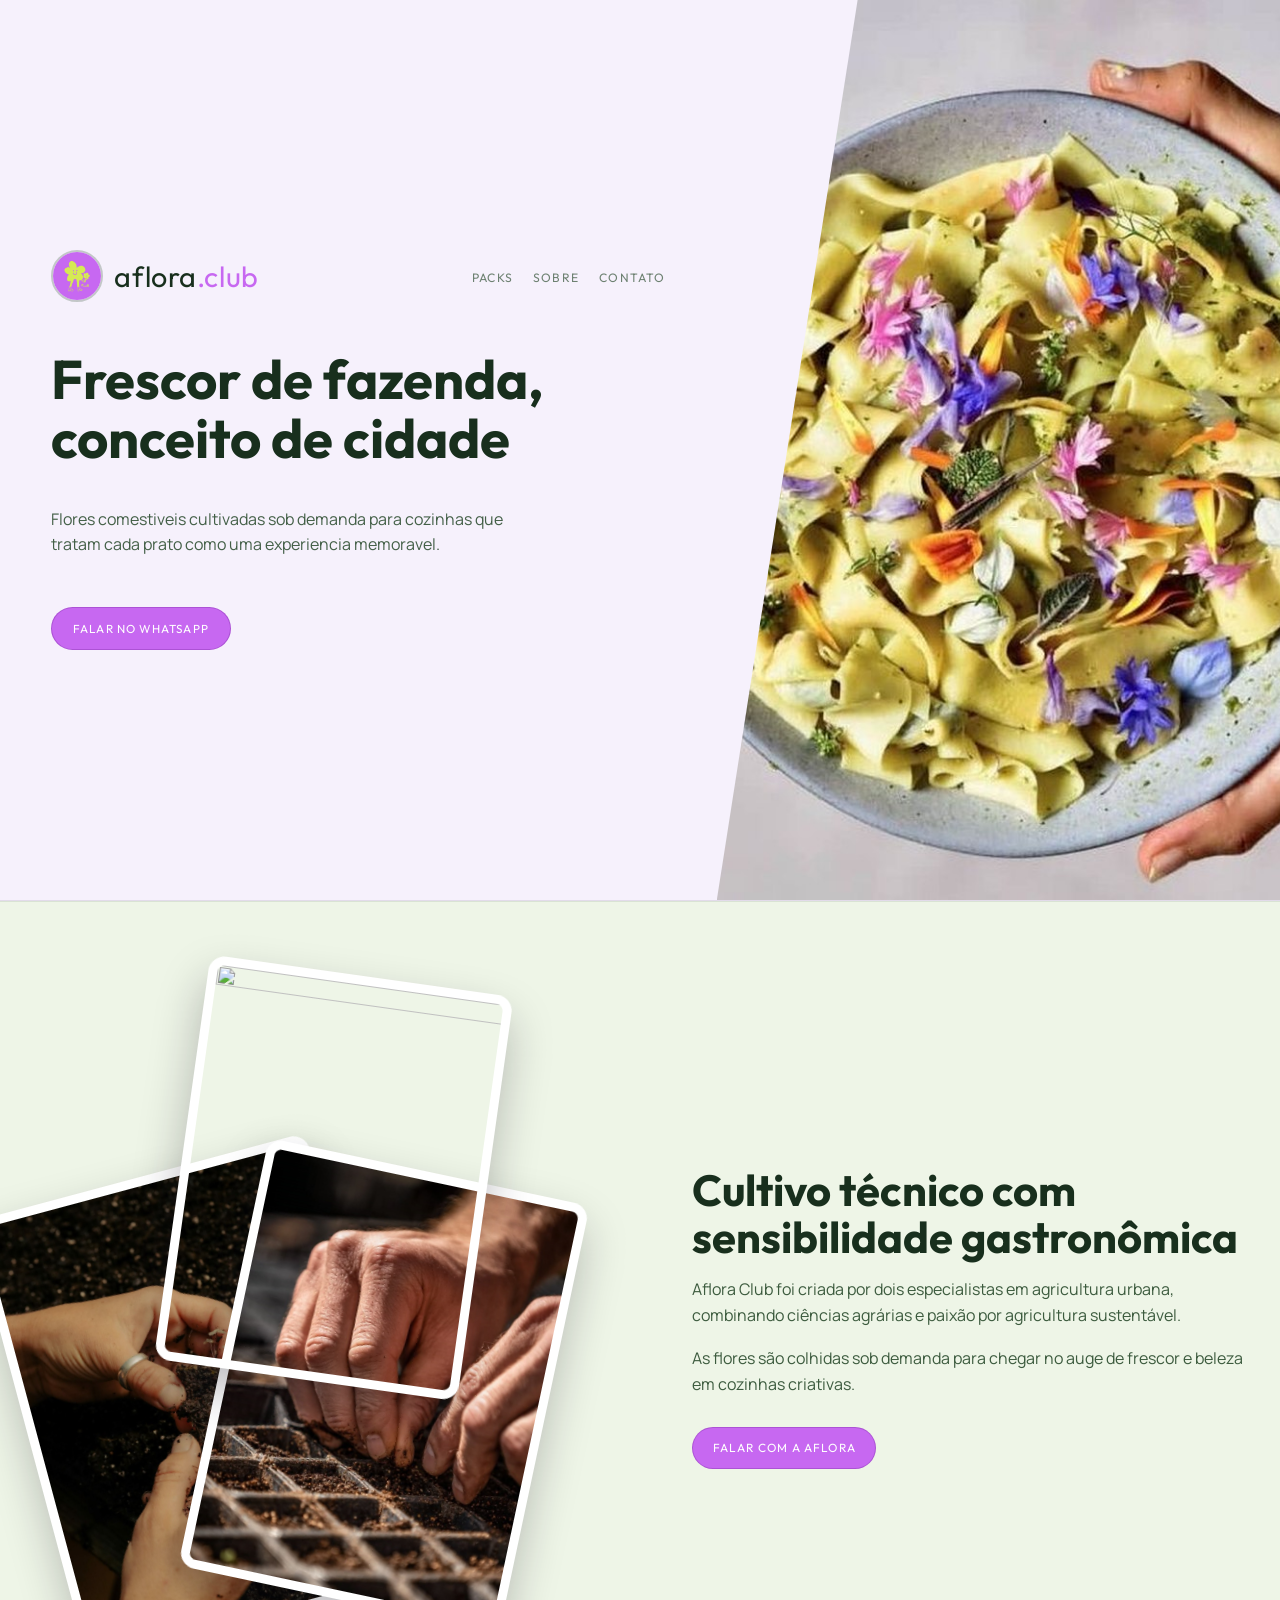
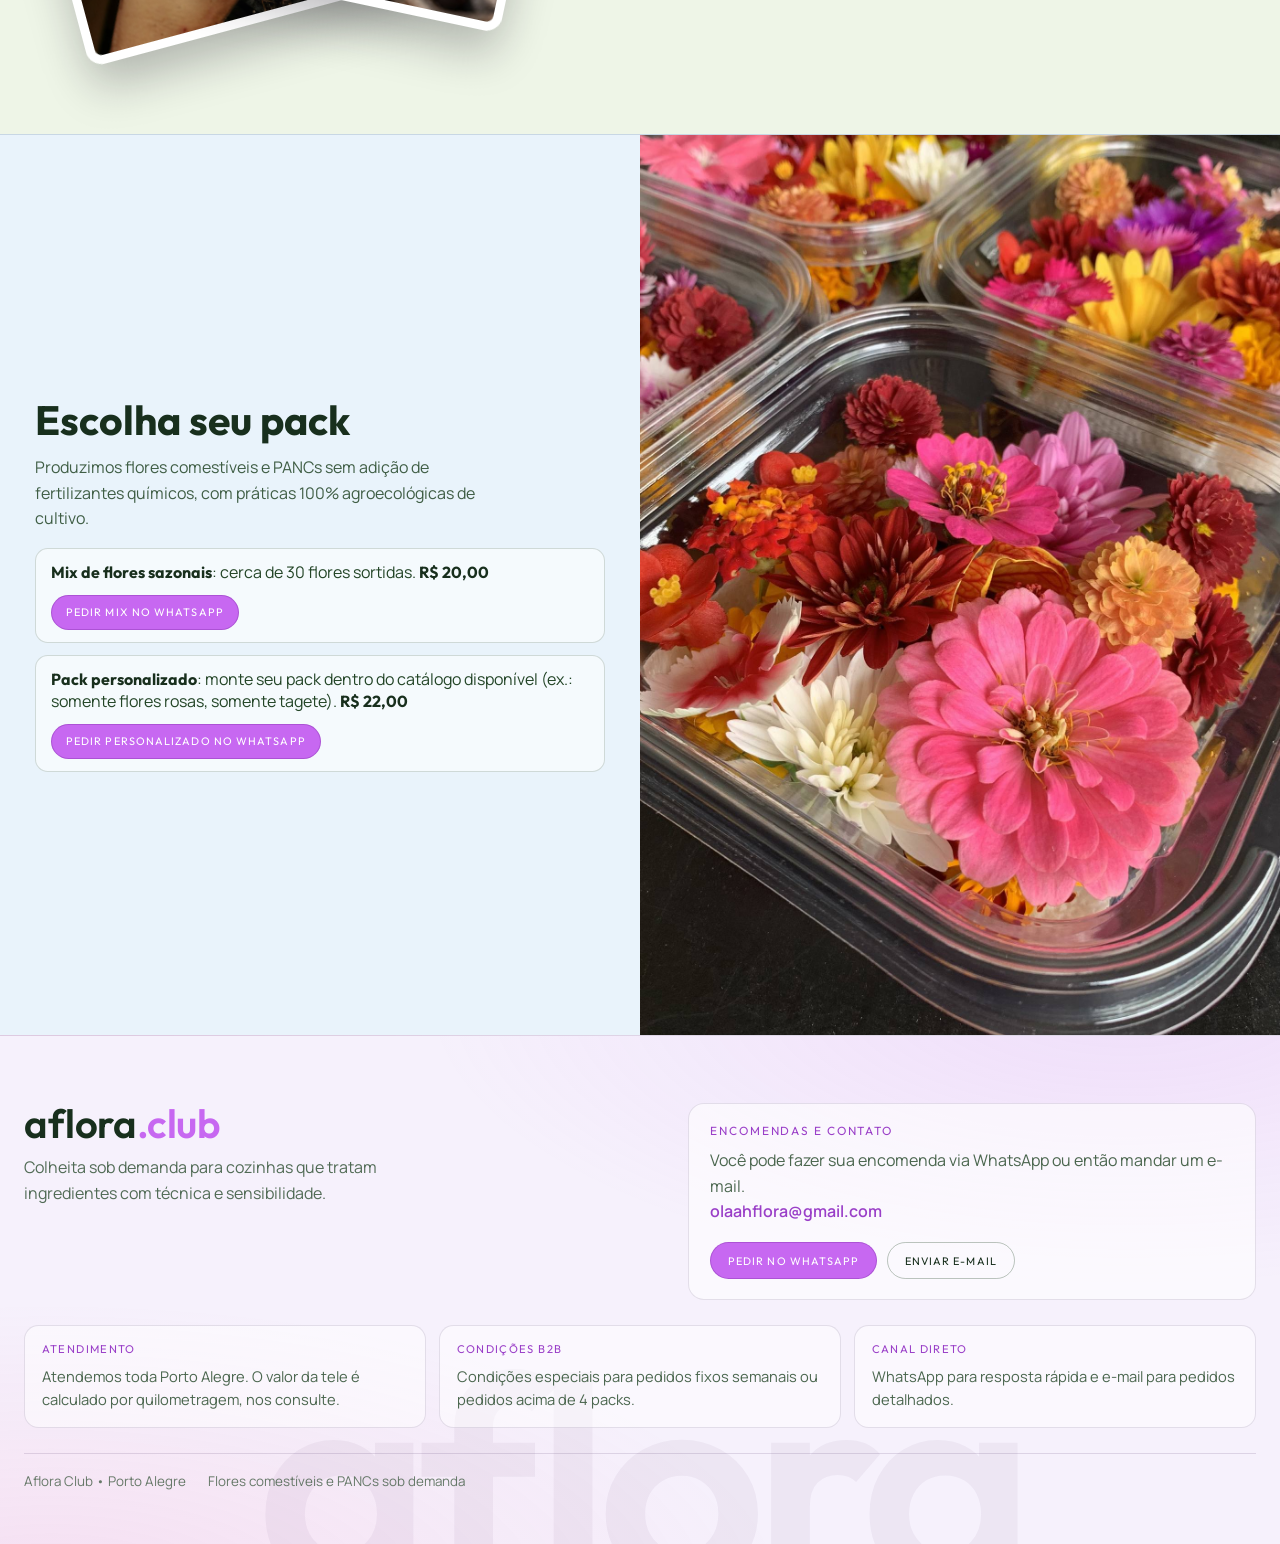
==== commit 09291c0a: "promove versao revisada para index e adiciona index-v12 - index.html agora e a versao revisada (ui/u" ====
--- a/index-v11.html
+++ b/index-v11.html
@@ -37,8 +37,6 @@
       .hero-v11__slide { opacity: 0; transition: opacity 0.8s ease; }
       .hero-v11__slide.is-active { opacity: 1; }
       .hero-v11__slide img { width: 100%; height: 100%; object-fit: cover; }
-      .hero-v11__slide.is-fit::before { content: ""; position: absolute; inset: 0; z-index: 0; background: url("images/novas/cody-sq.jpg") center / cover no-repeat; filter: blur(34px) saturate(1.05); transform: scale(1.18); opacity: 0.5; }
-      .hero-v11__slide.is-fit img { position: relative; z-index: 1; object-fit: contain; transform: scale(1.04); }
       @keyframes heroV11ClipOut { from { clip-path: polygon(100% 0%, 100% 0%, 100% 100%, 100% 100%); } to { clip-path: polygon(25% 0%, 100% 0%, 100% 100%, 0% 100%); } }
       .hero-v11-reveal { opacity: 0; transform: translate3d(0, 16px, 0); animation: reveal 0.55s cubic-bezier(0.16, 1, 0.3, 1) forwards; }
       .delay-1 { animation-delay: 0.2s; } .delay-2 { animation-delay: 0.4s; } .delay-3 { animation-delay: 0.55s; }
@@ -80,11 +78,11 @@
       .about-section { background: #eef5e7; color: #234527; border-top: 1px solid rgba(35, 69, 39, 0.1); overflow: hidden; }
       .about-wrap { width: min(1320px, calc(100% - 3rem)); margin: 0 auto; padding: clamp(3.5rem, 8vw, 6rem) 0; display: grid; grid-template-columns: 1.05fr 1fr; gap: clamp(2rem, 6vw, 5rem); align-items: center; }
       @media (max-width: 980px) { .about-wrap { grid-template-columns: 1fr; } }
-      .about-media { position: relative; min-height: clamp(360px, 44vw, 620px); }
+      .about-media { position: relative; min-height: clamp(420px, 50vw, 700px); }
       .about-photo { position: absolute; border-radius: 1rem; border: 9px solid #fff; box-shadow: 0 22px 45px rgba(25, 22, 31, 0.28); object-fit: cover; }
-      .about-photo--one { width: clamp(200px, 28vw, 346px); aspect-ratio: 3 / 4; left: 6%; bottom: 4%; transform: rotate(-15deg) translate3d(var(--parallax-x, 0px), var(--parallax-y, 0px), 0); }
-      .about-photo--two { width: clamp(186px, 25vw, 306px); aspect-ratio: 3 / 4; left: 24%; top: -1%; z-index: 2; transform: rotate(8deg) translate3d(var(--parallax-x, 0px), var(--parallax-y, 0px), 0); }
-      .about-photo--three { width: clamp(191px, 27vw, 328px); aspect-ratio: 3 / 4; right: 12%; bottom: 6%; transform: rotate(12deg) translate3d(var(--parallax-x, 0px), var(--parallax-y, 0px), 0); }
+      .about-photo--one { width: clamp(200px, 28vw, 346px); aspect-ratio: 3 / 4; left: -2%; bottom: 0%; transform: rotate(-15deg) translate3d(var(--parallax-x, 0px), var(--parallax-y, 0px), 0); }
+      .about-photo--two { width: clamp(186px, 25vw, 306px); aspect-ratio: 3 / 4; left: 28%; top: -3%; z-index: 2; transform: rotate(8deg) translate3d(var(--parallax-x, 0px), var(--parallax-y, 0px), 0); }
+      .about-photo--three { width: clamp(191px, 27vw, 328px); aspect-ratio: 3 / 4; right: 4%; bottom: 2%; transform: rotate(12deg) translate3d(var(--parallax-x, 0px), var(--parallax-y, 0px), 0); }
       .about-title { font-family: var(--font-display); font-size: clamp(1.8rem, 3.4vw, 3rem); line-height: 1.06; color: #182f1d; text-align: center; }
       .about-text { margin-top: 1rem; line-height: 1.66; color: rgba(35, 69, 39, 0.88); text-align: center; }
       .about-cta { margin: 1.8rem auto 0; display: flex; width: fit-content; padding: 0.78rem 1.2rem; border-radius: 999px; background: #c768f1; color: #fff; border: 1px solid rgba(120, 40, 160, 0.35); font-family: var(--font-display); text-transform: uppercase; font-size: 0.74rem; letter-spacing: 0.1em; }
@@ -210,8 +208,8 @@
       <div class="hero-v11__visual" aria-label="Imagens em destaque">
         <div class="hero-v11__carousel">
           <div class="hero-v11__slide is-active"><img src="images/novas/hero1-sq.jpg" alt="Prato de pappardelle finalizado com flores comestiveis da Aflora Club" fetchpriority="high" style="object-position: center;" /></div>
+          <div class="hero-v11__slide"><img src="images/deepthi-clicks-6etgAmZraLQ-unsplash-pequena.jpg" alt="Drink autoral com espuma decorado com tagetes comestivel da Aflora Club" loading="lazy" style="object-position: calc(50% + 50px) center;" /></div>
           <div class="hero-v11__slide"><img src="images/novas/IMG_5036_sq.jpg" alt="Ostras no gelo decoradas com flores comestiveis da Aflora Club" loading="lazy" style="object-position: 69% center;" /></div>
-          <div class="hero-v11__slide is-fit"><img src="images/novas/cody-sq.jpg" alt="Drink autoral decorado com cravina comestivel da Aflora Club" loading="lazy" style="object-position: center;" /></div>
         </div>
       </div>
     </section>
@@ -219,9 +217,9 @@
     <section class="about-section" id="sobre">
       <div class="about-wrap">
         <div class="about-media" aria-hidden="true">
-          <img class="about-photo about-photo--one" src="images/novas/sobre-1.jpg" alt="" loading="lazy" data-parallax="0.28" />
+          <img class="about-photo about-photo--one" src="images/novas/6c646e7c1ca2a6707449d471b772c522.jpg" alt="" loading="lazy" data-parallax="0.28" />
           <img class="about-photo about-photo--two" src="images/84BA5229-A515-4CAB-BAE3-8BA9A4F962D1_Original.JPG" alt="" loading="lazy" data-parallax="0.56" />
-          <img class="about-photo about-photo--three" src="images/novas/sobre-3.jpg" alt="" loading="lazy" data-parallax="0.82" />
+          <img class="about-photo about-photo--three" src="images/novas/sobre-bandeja-3x4.jpg" alt="" loading="lazy" data-parallax="0.82" />
         </div>
         <div>
           <h2 class="about-title">Cultivo técnico com sensibilidade gastronômica</h2>
@@ -341,7 +339,7 @@
           var vh = window.innerHeight;
           var rect = about.getBoundingClientRect();
           var denom = Math.max(vh + rect.height * 1.05, 1);
-          var u = clamp((vh * 0.55 - rect.top) / denom, -1, 1);
+          var u = clamp((vh * 0.55 - rect.top) / denom, -1, Math.min(1, rect.height / denom));
           var baseX = u * 220;
           var baseY = u * 85;
           for (var j = 0; j < photos.length; j++) {
